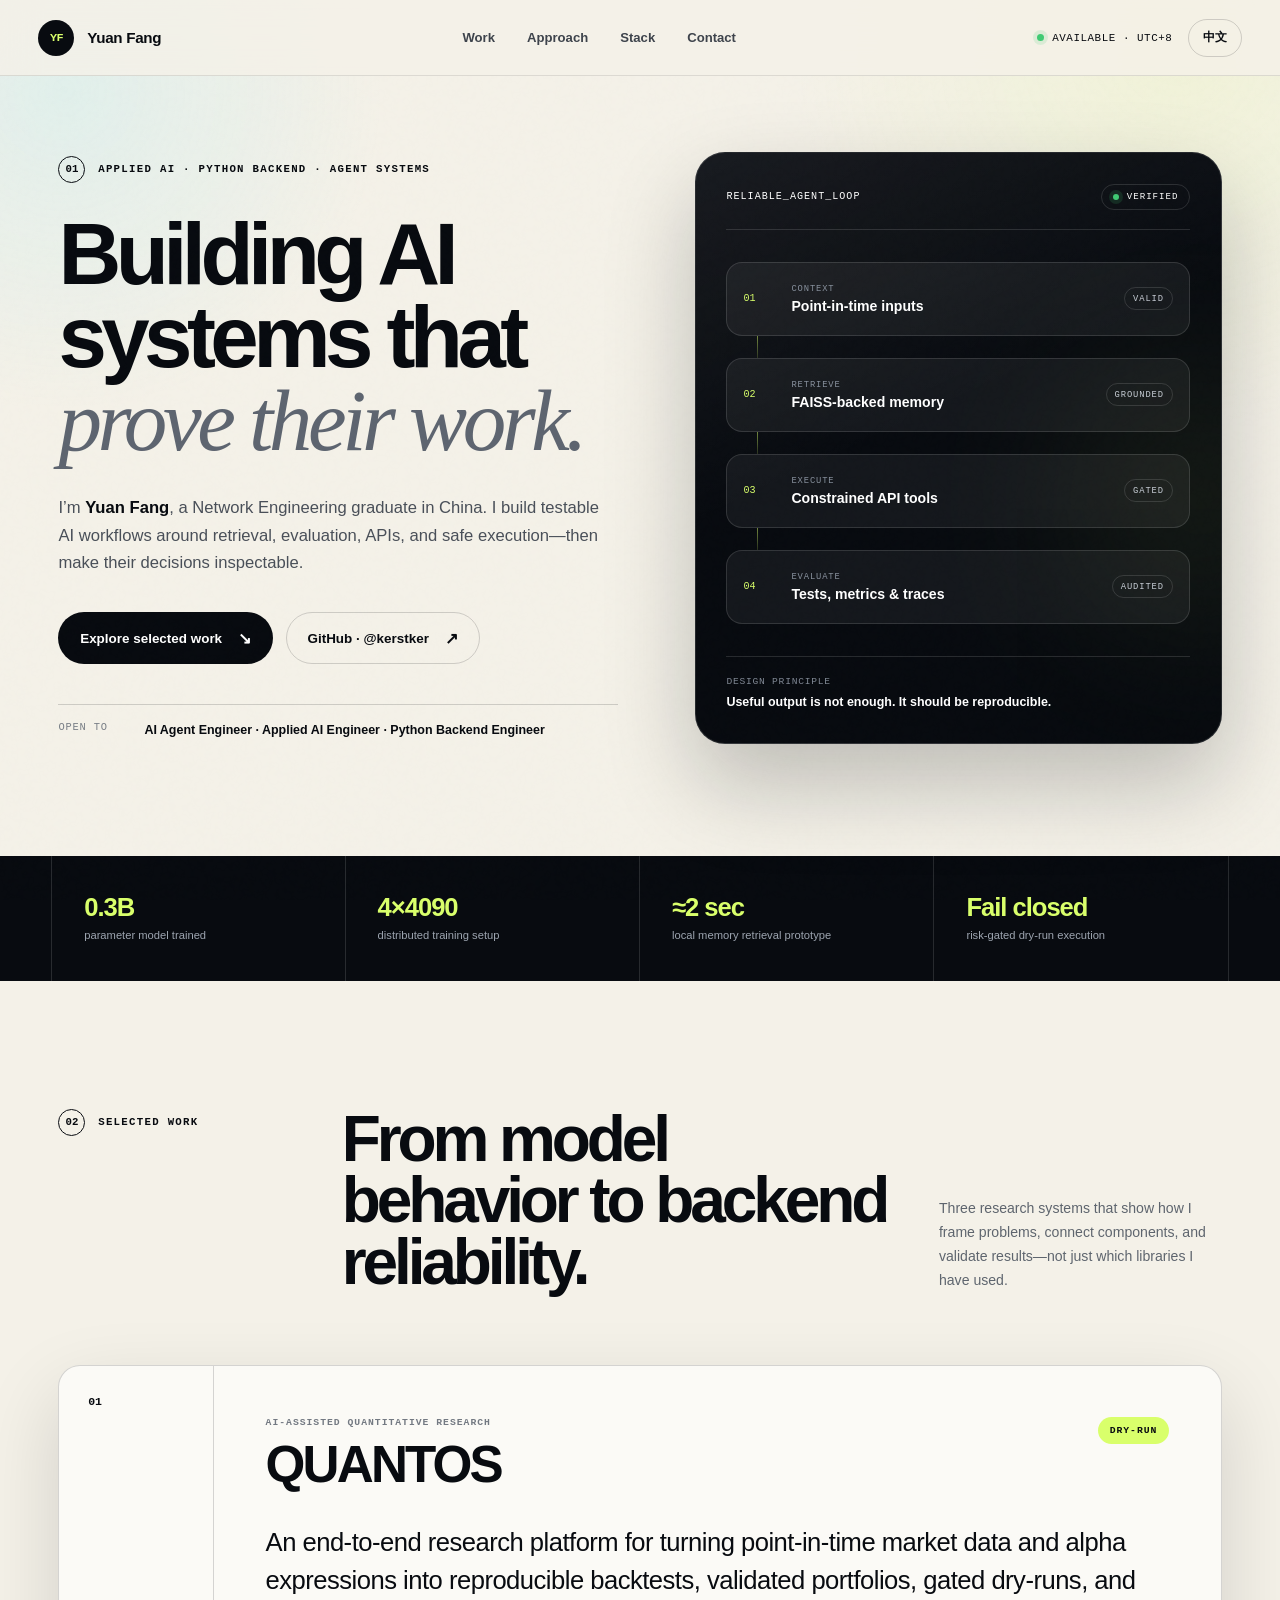
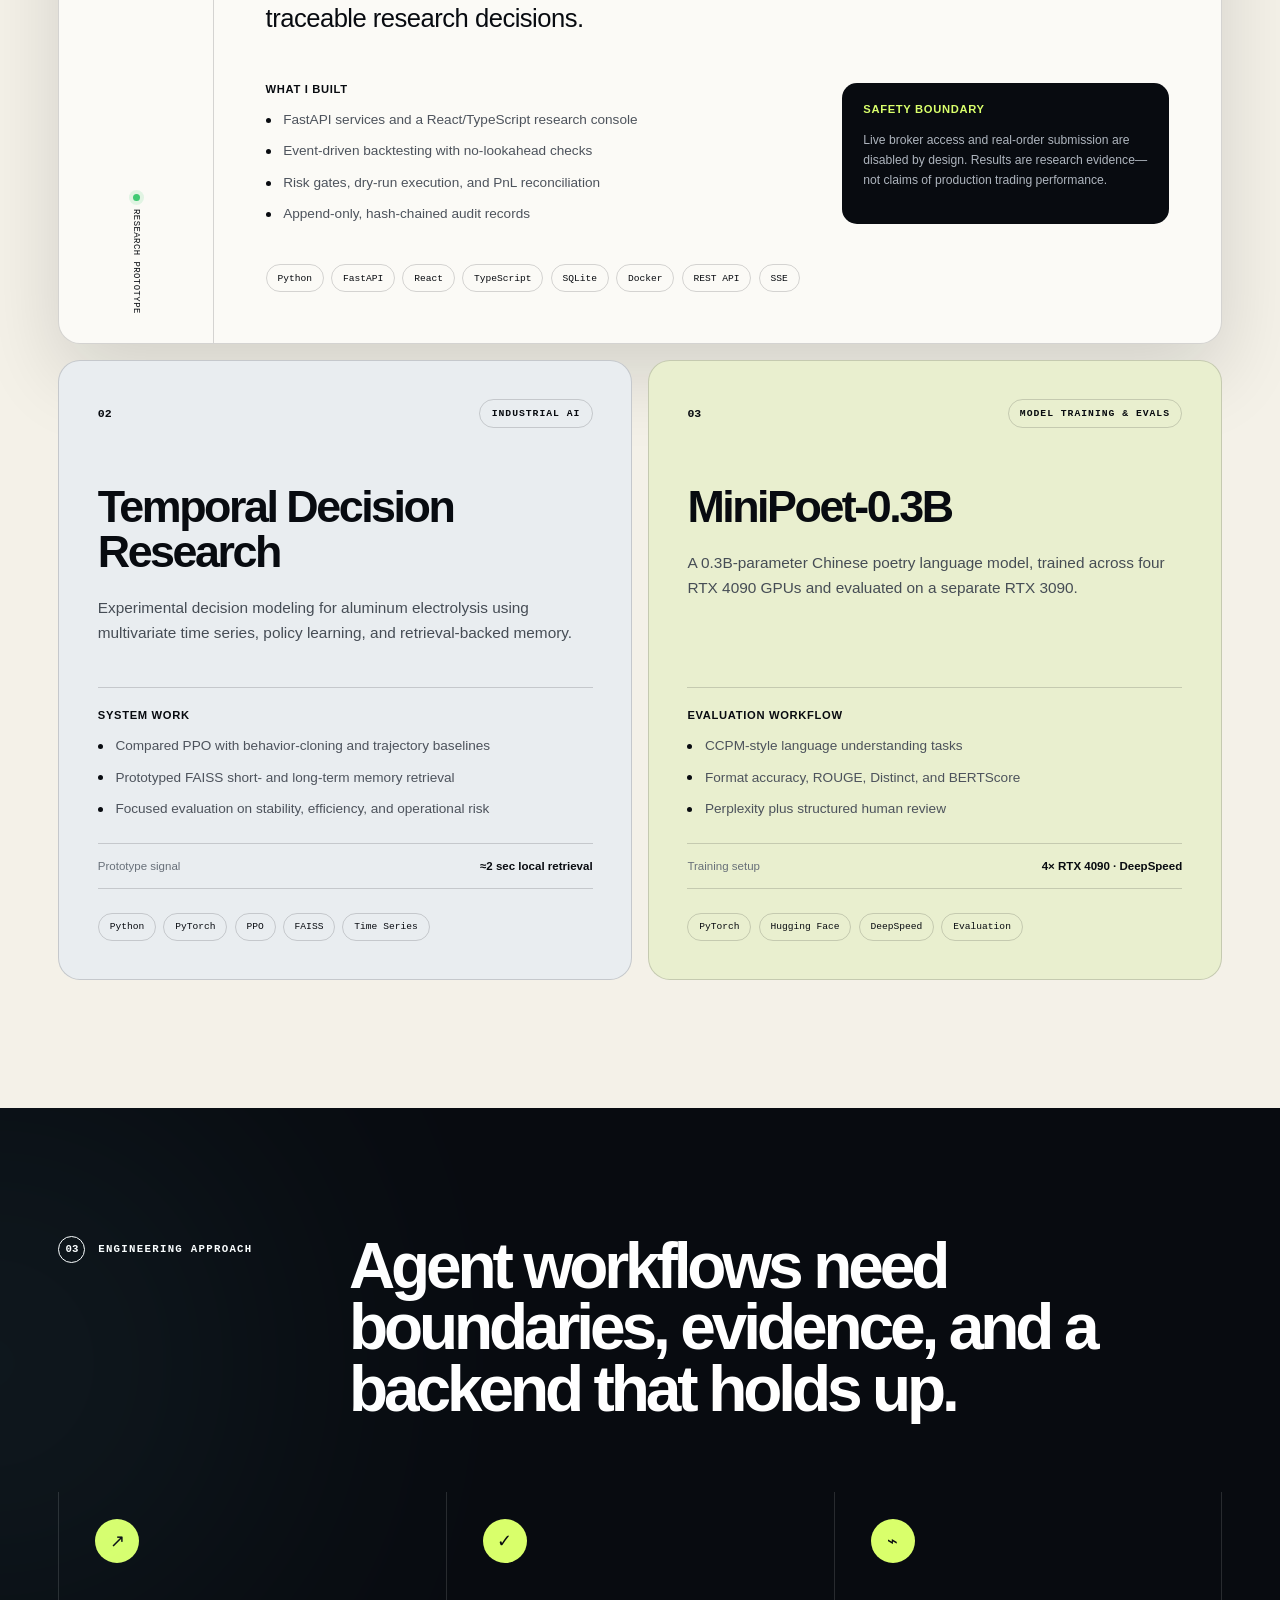
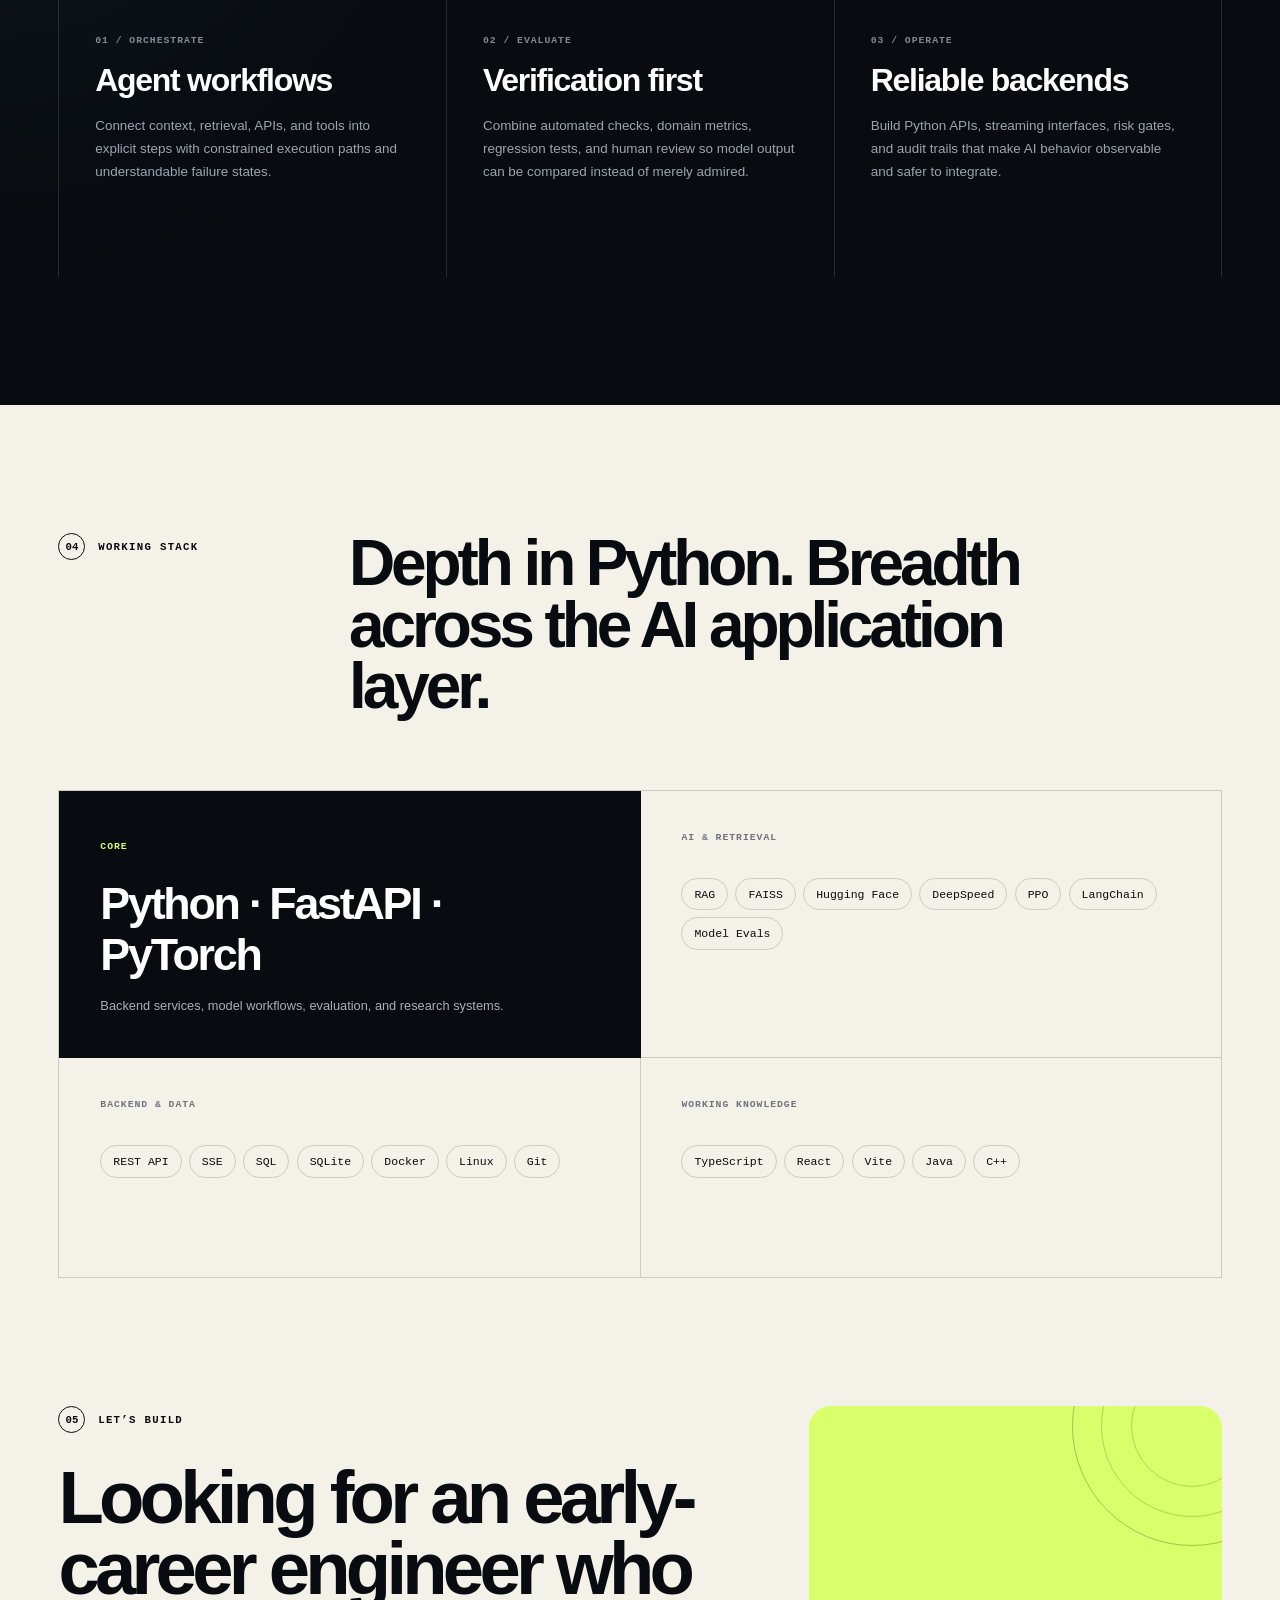
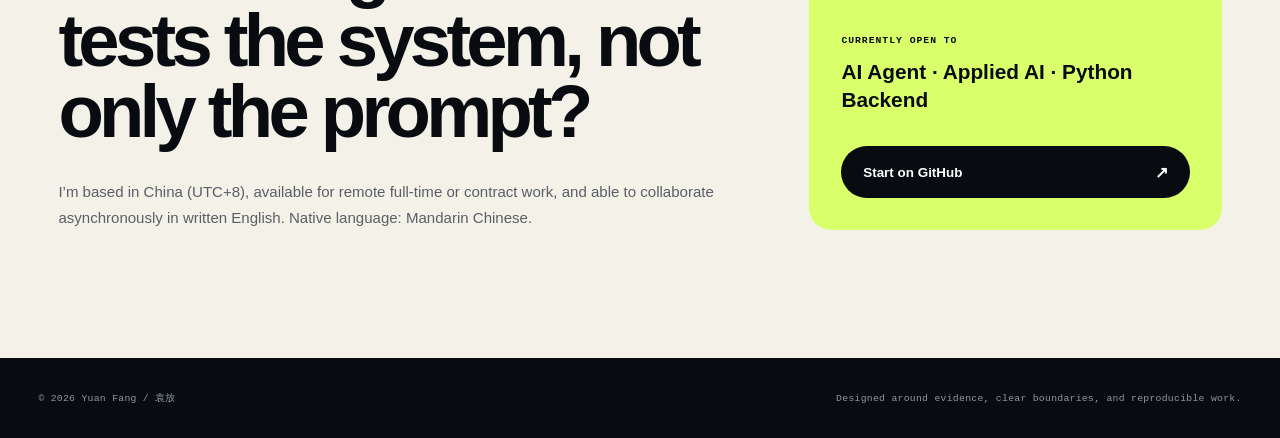
==== index.html @ 74199ef6 "Build recruiter portfolio for applied AI roles" ====
<!doctype html>
<html lang="en">
  <head>
    <meta charset="UTF-8" />
    <meta name="viewport" content="width=device-width, initial-scale=1.0" />
    <meta
      name="description"
      content="Yuan Fang is an Applied AI and Python backend engineer building agent workflows, retrieval systems, evaluation pipelines, and auditable research tools."
    />
    <meta name="theme-color" content="#080b10" />
    <meta property="og:type" content="website" />
    <meta
      property="og:title"
      content="Yuan Fang — Applied AI & Python Backend Engineer"
    />
    <meta
      property="og:description"
      content="Testable AI workflows, retrieval systems, evaluation pipelines, and reliable Python backends."
    />
    <meta
      property="og:url"
      content="https://kerstker.github.io/yuan-fang-portfolio/"
    />
    <meta
      property="og:image"
      content="https://kerstker.github.io/yuan-fang-portfolio/assets/og-card.png"
    />
    <meta name="twitter:card" content="summary_large_image" />
    <link
      rel="canonical"
      href="https://kerstker.github.io/yuan-fang-portfolio/"
    />
    <link rel="icon" href="assets/favicon.svg" type="image/svg+xml" />
    <link rel="stylesheet" href="styles.css" />
    <script type="application/ld+json">
      {
        "@context": "https://schema.org",
        "@type": "Person",
        "name": "Yuan Fang",
        "alternateName": "袁放",
        "url": "https://kerstker.github.io/yuan-fang-portfolio/",
        "sameAs": ["https://github.com/kerstker"],
        "jobTitle": "Applied AI & Python Backend Engineer",
        "knowsLanguage": ["zh-CN", "en"]
      }
    </script>
    <title>Yuan Fang — Applied AI & Python Backend Engineer</title>
  </head>
  <body>
    <a class="skip-link" href="#main">Skip to content</a>

    <div class="site-noise" aria-hidden="true"></div>

    <header class="site-header">
      <a class="brand" href="#top" aria-label="Yuan Fang, home">
        <span class="brand-mark">YF</span>
        <span class="brand-name">Yuan Fang</span>
      </a>

      <nav class="desktop-nav" aria-label="Primary navigation">
        <a href="#work">Work</a>
        <a href="#approach">Approach</a>
        <a href="#stack">Stack</a>
        <a href="#contact">Contact</a>
      </nav>

      <div class="header-actions">
        <span class="availability"
          ><i aria-hidden="true"></i> Available · UTC+8</span
        >
        <button
          class="language-button"
          type="button"
          data-dialog-open
          aria-haspopup="dialog"
        >
          中文
        </button>
      </div>
    </header>

    <main id="main">
      <section class="hero section-shell" id="top">
        <div class="hero-copy" data-reveal>
          <p class="eyebrow">
            <span>01</span> Applied AI · Python Backend · Agent Systems
          </p>
          <h1>Building AI systems that <em>prove their work.</em></h1>
          <p class="hero-lede">
            I’m <strong>Yuan Fang</strong>, a Network Engineering graduate in
            China. I build testable AI workflows around retrieval, evaluation,
            APIs, and safe execution—then make their decisions inspectable.
          </p>
          <div class="hero-actions">
            <a class="button button-primary" href="#work">
              Explore selected work
              <span aria-hidden="true">↘</span>
            </a>
            <a
              class="button button-secondary"
              href="https://github.com/kerstker"
              target="_blank"
              rel="noreferrer"
            >
              GitHub · @kerstker
              <span aria-hidden="true">↗</span>
            </a>
          </div>
          <div class="role-line" aria-label="Roles I am open to">
            <span>Open to</span>
            <p>
              AI Agent Engineer · Applied AI Engineer · Python Backend Engineer
            </p>
          </div>
        </div>

        <div
          class="hero-system"
          data-reveal
          aria-label="Reliable AI workflow diagram"
        >
          <div class="system-topline">
            <span>RELIABLE_AGENT_LOOP</span>
            <span class="status-pill"><i aria-hidden="true"></i> VERIFIED</span>
          </div>
          <div class="system-flow">
            <div class="system-node node-input">
              <span class="node-index">01</span>
              <div>
                <small>CONTEXT</small>
                <strong>Point-in-time inputs</strong>
              </div>
              <span class="node-state">VALID</span>
            </div>
            <div class="flow-connector" aria-hidden="true"><i></i></div>
            <div class="system-node node-retrieve">
              <span class="node-index">02</span>
              <div>
                <small>RETRIEVE</small>
                <strong>FAISS-backed memory</strong>
              </div>
              <span class="node-state">GROUNDED</span>
            </div>
            <div class="flow-connector" aria-hidden="true"><i></i></div>
            <div class="system-node node-execute">
              <span class="node-index">03</span>
              <div>
                <small>EXECUTE</small>
                <strong>Constrained API tools</strong>
              </div>
              <span class="node-state">GATED</span>
            </div>
            <div class="flow-connector" aria-hidden="true"><i></i></div>
            <div class="system-node node-evaluate">
              <span class="node-index">04</span>
              <div>
                <small>EVALUATE</small>
                <strong>Tests, metrics & traces</strong>
              </div>
              <span class="node-state">AUDITED</span>
            </div>
          </div>
          <div class="system-footer">
            <span>Design principle</span>
            <strong
              >Useful output is not enough. It should be reproducible.</strong
            >
          </div>
        </div>
      </section>

      <section class="proof-strip" aria-label="Selected engineering evidence">
        <div class="proof-item">
          <strong>0.3B</strong>
          <span>parameter model trained</span>
        </div>
        <div class="proof-item">
          <strong>4×4090</strong>
          <span>distributed training setup</span>
        </div>
        <div class="proof-item">
          <strong>≈2 sec</strong>
          <span>local memory retrieval prototype</span>
        </div>
        <div class="proof-item">
          <strong>Fail closed</strong>
          <span>risk-gated dry-run execution</span>
        </div>
      </section>

      <section class="section-shell section-block work-section" id="work">
        <div class="section-heading" data-reveal>
          <p class="eyebrow"><span>02</span> Selected work</p>
          <h2>From model behavior to backend reliability.</h2>
          <p>
            Three research systems that show how I frame problems, connect
            components, and validate results—not just which libraries I have
            used.
          </p>
        </div>

        <article class="project project-featured" data-reveal>
          <div class="project-aside">
            <span class="project-number">01</span>
            <p class="project-status">
              <i aria-hidden="true"></i> Research prototype
            </p>
          </div>
          <div class="project-main">
            <div class="project-title-row">
              <div>
                <p class="project-kicker">AI-ASSISTED QUANTITATIVE RESEARCH</p>
                <h3>QUANTOS</h3>
              </div>
              <span class="project-year">DRY-RUN</span>
            </div>
            <p class="project-summary">
              An end-to-end research platform for turning point-in-time market
              data and alpha expressions into reproducible backtests, validated
              portfolios, gated dry-runs, and traceable research decisions.
            </p>
            <div class="project-grid">
              <div>
                <h4>What I built</h4>
                <ul>
                  <li>
                    FastAPI services and a React/TypeScript research console
                  </li>
                  <li>Event-driven backtesting with no-lookahead checks</li>
                  <li>Risk gates, dry-run execution, and PnL reconciliation</li>
                  <li>Append-only, hash-chained audit records</li>
                </ul>
              </div>
              <div class="evidence-panel">
                <h4>Safety boundary</h4>
                <p>
                  Live broker access and real-order submission are disabled by
                  design. Results are research evidence—not claims of production
                  trading performance.
                </p>
              </div>
            </div>
            <div class="tag-list" aria-label="QUANTOS technologies">
              <span>Python</span><span>FastAPI</span><span>React</span
              ><span>TypeScript</span><span>SQLite</span><span>Docker</span
              ><span>REST API</span><span>SSE</span>
            </div>
          </div>
        </article>

        <div class="project-pair">
          <article class="project project-card" data-reveal>
            <div class="project-card-top">
              <span class="project-number">02</span>
              <span class="project-label">INDUSTRIAL AI</span>
            </div>
            <h3>Temporal Decision Research</h3>
            <p>
              Experimental decision modeling for aluminum electrolysis using
              multivariate time series, policy learning, and retrieval-backed
              memory.
            </p>
            <div class="project-detail">
              <h4>System work</h4>
              <ul>
                <li>
                  Compared PPO with behavior-cloning and trajectory baselines
                </li>
                <li>Prototyped FAISS short- and long-term memory retrieval</li>
                <li>
                  Focused evaluation on stability, efficiency, and operational
                  risk
                </li>
              </ul>
            </div>
            <div class="validation-line">
              <span>Prototype signal</span>
              <strong>≈2 sec local retrieval</strong>
            </div>
            <div
              class="tag-list"
              aria-label="Temporal decision research technologies"
            >
              <span>Python</span><span>PyTorch</span><span>PPO</span
              ><span>FAISS</span><span>Time Series</span>
            </div>
          </article>

          <article class="project project-card project-card-accent" data-reveal>
            <div class="project-card-top">
              <span class="project-number">03</span>
              <span class="project-label">MODEL TRAINING & EVALS</span>
            </div>
            <h3>MiniPoet-0.3B</h3>
            <p>
              A 0.3B-parameter Chinese poetry language model, trained across
              four RTX 4090 GPUs and evaluated on a separate RTX 3090.
            </p>
            <div class="project-detail">
              <h4>Evaluation workflow</h4>
              <ul>
                <li>CCPM-style language understanding tasks</li>
                <li>Format accuracy, ROUGE, Distinct, and BERTScore</li>
                <li>Perplexity plus structured human review</li>
              </ul>
            </div>
            <div class="validation-line">
              <span>Training setup</span>
              <strong>4× RTX 4090 · DeepSpeed</strong>
            </div>
            <div class="tag-list" aria-label="MiniPoet technologies">
              <span>PyTorch</span><span>Hugging Face</span><span>DeepSpeed</span
              ><span>Evaluation</span>
            </div>
          </article>
        </div>
      </section>

      <section class="section-block approach-section" id="approach">
        <div class="section-shell">
          <div class="section-heading section-heading-light" data-reveal>
            <p class="eyebrow"><span>03</span> Engineering approach</p>
            <h2>
              Agent workflows need boundaries, evidence, and a backend that
              holds up.
            </h2>
          </div>
          <div class="principles-grid">
            <article data-reveal>
              <span class="principle-icon" aria-hidden="true">↗</span>
              <p class="principle-number">01 / ORCHESTRATE</p>
              <h3>Agent workflows</h3>
              <p>
                Connect context, retrieval, APIs, and tools into explicit steps
                with constrained execution paths and understandable failure
                states.
              </p>
            </article>
            <article data-reveal>
              <span class="principle-icon" aria-hidden="true">✓</span>
              <p class="principle-number">02 / EVALUATE</p>
              <h3>Verification first</h3>
              <p>
                Combine automated checks, domain metrics, regression tests, and
                human review so model output can be compared instead of merely
                admired.
              </p>
            </article>
            <article data-reveal>
              <span class="principle-icon" aria-hidden="true">⌁</span>
              <p class="principle-number">03 / OPERATE</p>
              <h3>Reliable backends</h3>
              <p>
                Build Python APIs, streaming interfaces, risk gates, and audit
                trails that make AI behavior observable and safer to integrate.
              </p>
            </article>
          </div>
        </div>
      </section>

      <section class="section-shell section-block stack-section" id="stack">
        <div class="section-heading" data-reveal>
          <p class="eyebrow"><span>04</span> Working stack</p>
          <h2>Depth in Python. Breadth across the AI application layer.</h2>
        </div>
        <div class="stack-grid" data-reveal>
          <div class="stack-primary">
            <p>CORE</p>
            <h3>Python · FastAPI · PyTorch</h3>
            <span
              >Backend services, model workflows, evaluation, and research
              systems.</span
            >
          </div>
          <div class="stack-group">
            <p>AI & RETRIEVAL</p>
            <div class="tag-list tag-list-large">
              <span>RAG</span><span>FAISS</span><span>Hugging Face</span
              ><span>DeepSpeed</span><span>PPO</span><span>LangChain</span
              ><span>Model Evals</span>
            </div>
          </div>
          <div class="stack-group">
            <p>BACKEND & DATA</p>
            <div class="tag-list tag-list-large">
              <span>REST API</span><span>SSE</span><span>SQL</span
              ><span>SQLite</span><span>Docker</span><span>Linux</span
              ><span>Git</span>
            </div>
          </div>
          <div class="stack-group">
            <p>WORKING KNOWLEDGE</p>
            <div class="tag-list tag-list-large">
              <span>TypeScript</span><span>React</span><span>Vite</span
              ><span>Java</span><span>C++</span>
            </div>
          </div>
        </div>
      </section>

      <section class="section-shell contact-section" id="contact" data-reveal>
        <div class="contact-copy">
          <p class="eyebrow"><span>05</span> Let’s build</p>
          <h2>
            Looking for an early-career engineer who tests the system, not only
            the prompt?
          </h2>
          <p>
            I’m based in China (UTC+8), available for remote full-time or
            contract work, and able to collaborate asynchronously in written
            English. Native language: Mandarin Chinese.
          </p>
        </div>
        <div class="contact-card">
          <span class="contact-orbit" aria-hidden="true"></span>
          <div>
            <p>CURRENTLY OPEN TO</p>
            <strong>AI Agent · Applied AI · Python Backend</strong>
          </div>
          <a
            class="button button-primary"
            href="https://github.com/kerstker"
            target="_blank"
            rel="noreferrer"
          >
            Start on GitHub <span aria-hidden="true">↗</span>
          </a>
        </div>
      </section>
    </main>

    <footer class="site-footer">
      <p>© <span data-year>2026</span> Yuan Fang / 袁放</p>
      <p>Designed around evidence, clear boundaries, and reproducible work.</p>
    </footer>

    <dialog class="language-dialog" data-dialog>
      <div class="dialog-top">
        <p>中文概览</p>
        <button
          type="button"
          data-dialog-close
          aria-label="Close Chinese summary"
        >
          ×
        </button>
      </div>
      <h2>袁放｜应用 AI 与 Python 后端工程师</h2>
      <p>
        网络工程专业毕业，常驻中国（UTC+8）。我主要构建可测试、可追踪的 AI
        工作流，关注 RAG、Agent 工具调用、模型评测、FastAPI 后端与安全执行边界。
      </p>
      <p>
        代表项目包括：QUANTOS 量化研究与干跑平台、铝电解多变量时序决策与 FAISS
        记忆检索实验、以及在 4 张 RTX 4090 上训练的 MiniPoet-0.3B 中文诗词模型。
      </p>
      <p class="dialog-note">可使用书面英语进行异步远程协作，母语为中文。</p>
      <a href="#work" class="button button-primary" data-dialog-close
        >查看项目</a
      >
    </dialog>

    <script src="script.js" defer></script>
  </body>
</html>
---- styles.css ----
:root {
  --ink: #080b10;
  --ink-soft: #11161e;
  --paper: #f4f1e8;
  --paper-bright: #fbfaf6;
  --muted: #a6adb8;
  --line-dark: rgba(255, 255, 255, 0.13);
  --line-light: rgba(8, 11, 16, 0.16);
  --lime: #d9ff6b;
  --cyan: #7fe8ff;
  --orange: #ff9d5c;
  --max-width: 1240px;
  --radius: 22px;
  --shadow: 0 30px 80px rgba(8, 11, 16, 0.14);
}

* {
  box-sizing: border-box;
}

html {
  scroll-behavior: smooth;
  scroll-padding-top: 100px;
}

body {
  margin: 0;
  background: var(--paper);
  color: var(--ink);
  font-family:
    Inter,
    ui-sans-serif,
    -apple-system,
    BlinkMacSystemFont,
    "Segoe UI",
    sans-serif;
  -webkit-font-smoothing: antialiased;
  overflow-x: hidden;
}

body::before {
  background:
    radial-gradient(
      circle at 5% 10%,
      rgba(127, 232, 255, 0.16),
      transparent 20rem
    ),
    radial-gradient(
      circle at 92% 5%,
      rgba(217, 255, 107, 0.13),
      transparent 24rem
    );
  content: "";
  inset: 0;
  pointer-events: none;
  position: fixed;
  z-index: -2;
}

a {
  color: inherit;
  text-decoration: none;
}

button,
a {
  -webkit-tap-highlight-color: transparent;
}

button {
  font: inherit;
}

strong {
  font-weight: 680;
}

.site-noise {
  background-image: url("data:image/svg+xml,%3Csvg viewBox='0 0 140 140' xmlns='http://www.w3.org/2000/svg'%3E%3Cfilter id='n'%3E%3CfeTurbulence type='fractalNoise' baseFrequency='.9' numOctaves='3' stitchTiles='stitch'/%3E%3C/filter%3E%3Crect width='100%25' height='100%25' filter='url(%23n)' opacity='.12'/%3E%3C/svg%3E");
  inset: 0;
  opacity: 0.045;
  pointer-events: none;
  position: fixed;
  z-index: 20;
}

.skip-link {
  background: var(--lime);
  color: var(--ink);
  left: 1rem;
  padding: 0.75rem 1rem;
  position: fixed;
  top: -5rem;
  z-index: 200;
}

.skip-link:focus {
  top: 1rem;
}

.site-header {
  align-items: center;
  backdrop-filter: blur(18px);
  background: rgba(244, 241, 232, 0.82);
  border-bottom: 1px solid rgba(8, 11, 16, 0.1);
  display: flex;
  height: 76px;
  justify-content: space-between;
  left: 0;
  padding: 0 3vw;
  position: fixed;
  right: 0;
  top: 0;
  z-index: 100;
}

.brand,
.header-actions,
.desktop-nav {
  align-items: center;
  display: flex;
}

.brand {
  gap: 0.8rem;
}

.brand-mark {
  align-items: center;
  background: var(--ink);
  border-radius: 50%;
  color: var(--lime);
  display: flex;
  font-family: ui-monospace, SFMono-Regular, Menlo, Consolas, monospace;
  font-size: 0.74rem;
  font-weight: 700;
  height: 36px;
  justify-content: center;
  letter-spacing: -0.06em;
  width: 36px;
}

.brand-name {
  font-size: 0.95rem;
  font-weight: 720;
  letter-spacing: -0.02em;
}

.desktop-nav {
  gap: 2rem;
}

.desktop-nav a {
  color: #3e444c;
  font-size: 0.82rem;
  font-weight: 620;
  position: relative;
}

.desktop-nav a::after {
  background: var(--ink);
  bottom: -0.45rem;
  content: "";
  height: 1px;
  left: 0;
  position: absolute;
  transform: scaleX(0);
  transform-origin: right;
  transition: transform 180ms ease;
  width: 100%;
}

.desktop-nav a:hover::after,
.desktop-nav a:focus-visible::after {
  transform: scaleX(1);
  transform-origin: left;
}

.header-actions {
  gap: 1rem;
}

.availability {
  align-items: center;
  display: flex;
  font-family: ui-monospace, SFMono-Regular, Menlo, Consolas, monospace;
  font-size: 0.68rem;
  gap: 0.5rem;
  letter-spacing: 0.05em;
  text-transform: uppercase;
}

.availability i,
.status-pill i,
.project-status i {
  animation: pulse 2s infinite;
  background: #40ca73;
  border-radius: 50%;
  box-shadow: 0 0 0 4px rgba(64, 202, 115, 0.14);
  display: inline-block;
  height: 7px;
  width: 7px;
}

.language-button {
  background: transparent;
  border: 1px solid var(--line-light);
  border-radius: 999px;
  color: var(--ink);
  cursor: pointer;
  font-size: 0.78rem;
  font-weight: 650;
  min-height: 38px;
  padding: 0.4rem 0.85rem;
}

.section-shell {
  margin: 0 auto;
  max-width: var(--max-width);
  padding-left: 3vw;
  padding-right: 3vw;
}

.hero {
  align-items: center;
  display: grid;
  gap: clamp(3rem, 6vw, 6rem);
  grid-template-columns: minmax(0, 1.03fr) minmax(390px, 0.97fr);
  min-height: 790px;
  padding-bottom: 7rem;
  padding-top: 9.5rem;
}

.eyebrow {
  align-items: center;
  display: flex;
  font-family: ui-monospace, SFMono-Regular, Menlo, Consolas, monospace;
  font-size: 0.67rem;
  font-weight: 650;
  gap: 0.8rem;
  letter-spacing: 0.12em;
  margin: 0 0 1.8rem;
  text-transform: uppercase;
}

.eyebrow span {
  align-items: center;
  border: 1px solid currentColor;
  border-radius: 50%;
  display: inline-flex;
  height: 27px;
  justify-content: center;
  letter-spacing: 0;
  width: 27px;
}

.hero h1,
.section-heading h2,
.contact-copy h2 {
  font-weight: 620;
  letter-spacing: -0.064em;
  line-height: 0.96;
  margin: 0;
}

.hero h1 {
  font-size: clamp(3.5rem, 6.8vw, 6.7rem);
  max-width: 780px;
}

.hero h1 em {
  color: #5e6570;
  display: block;
  font-family: Georgia, "Times New Roman", serif;
  font-weight: 400;
  letter-spacing: -0.05em;
}

.hero-lede {
  color: #4a5059;
  font-size: clamp(1rem, 1.3vw, 1.19rem);
  line-height: 1.65;
  margin: 2rem 0 0;
  max-width: 650px;
}

.hero-lede strong {
  color: var(--ink);
}

.hero-actions {
  display: flex;
  flex-wrap: wrap;
  gap: 0.8rem;
  margin-top: 2.2rem;
}

.button {
  align-items: center;
  border: 1px solid transparent;
  border-radius: 999px;
  display: inline-flex;
  font-size: 0.84rem;
  font-weight: 700;
  gap: 1rem;
  justify-content: space-between;
  min-height: 52px;
  padding: 0.7rem 1.3rem;
  transition:
    transform 180ms ease,
    background-color 180ms ease,
    color 180ms ease;
}

.button span {
  font-size: 1rem;
}

.button:hover {
  transform: translateY(-2px);
}

.button-primary {
  background: var(--ink);
  color: white;
}

.button-primary:hover,
.button-primary:focus-visible {
  background: #252b34;
}

.button-secondary {
  border-color: var(--line-light);
}

.button-secondary:hover,
.button-secondary:focus-visible {
  background: rgba(255, 255, 255, 0.58);
}

.role-line {
  border-top: 1px solid var(--line-light);
  display: grid;
  font-size: 0.78rem;
  gap: 1rem;
  grid-template-columns: 70px 1fr;
  margin-top: 2.5rem;
  padding-top: 1rem;
}

.role-line span {
  color: #777d85;
  font-family: ui-monospace, SFMono-Regular, Menlo, Consolas, monospace;
  font-size: 0.65rem;
  letter-spacing: 0.08em;
  text-transform: uppercase;
}

.role-line p {
  font-weight: 620;
  line-height: 1.5;
  margin: 0;
}

.hero-system {
  background:
    linear-gradient(155deg, rgba(255, 255, 255, 0.07), transparent 45%),
    var(--ink);
  border: 1px solid rgba(255, 255, 255, 0.12);
  border-radius: 30px;
  box-shadow: 0 40px 90px rgba(8, 11, 16, 0.23);
  color: white;
  overflow: hidden;
  padding: clamp(1.3rem, 2.4vw, 2.2rem);
  position: relative;
}

.hero-system::before {
  background: var(--lime);
  border-radius: 50%;
  content: "";
  filter: blur(100px);
  height: 220px;
  opacity: 0.11;
  position: absolute;
  right: -90px;
  top: 40%;
  width: 220px;
}

.system-topline,
.system-footer {
  align-items: center;
  display: flex;
  justify-content: space-between;
  position: relative;
}

.system-topline {
  border-bottom: 1px solid var(--line-dark);
  font-family: ui-monospace, SFMono-Regular, Menlo, Consolas, monospace;
  font-size: 0.63rem;
  letter-spacing: 0.1em;
  padding-bottom: 1.2rem;
}

.status-pill {
  align-items: center;
  border: 1px solid var(--line-dark);
  border-radius: 999px;
  display: flex;
  font-size: 0.57rem;
  gap: 0.5rem;
  padding: 0.4rem 0.65rem;
}

.status-pill i {
  height: 6px;
  width: 6px;
}

.system-flow {
  padding: 2rem 0;
  position: relative;
}

.system-node {
  align-items: center;
  background: rgba(255, 255, 255, 0.055);
  border: 1px solid var(--line-dark);
  border-radius: 16px;
  display: grid;
  gap: 1rem;
  grid-template-columns: 32px 1fr auto;
  min-height: 74px;
  padding: 0.9rem 1rem;
  position: relative;
  z-index: 1;
}

.system-node:hover {
  background: rgba(255, 255, 255, 0.075);
  border-color: rgba(217, 255, 107, 0.45);
}

.node-index {
  color: var(--lime);
  font-family: ui-monospace, SFMono-Regular, Menlo, Consolas, monospace;
  font-size: 0.63rem;
}

.system-node div {
  display: flex;
  flex-direction: column;
  gap: 0.25rem;
}

.system-node small,
.node-state {
  color: #88919d;
  font-family: ui-monospace, SFMono-Regular, Menlo, Consolas, monospace;
  font-size: 0.55rem;
  letter-spacing: 0.1em;
}

.system-node strong {
  font-size: 0.88rem;
}

.node-state {
  border: 1px solid var(--line-dark);
  border-radius: 999px;
  color: #c7cdd5;
  padding: 0.35rem 0.5rem;
}

.flow-connector {
  height: 22px;
  margin-left: 31px;
  position: relative;
}

.flow-connector::before {
  background: linear-gradient(var(--lime), rgba(217, 255, 107, 0.3));
  content: "";
  height: 100%;
  left: 0;
  opacity: 0.5;
  position: absolute;
  width: 1px;
}

.system-footer {
  align-items: flex-start;
  border-top: 1px solid var(--line-dark);
  flex-direction: column;
  gap: 0.4rem;
  padding-top: 1.2rem;
}

.system-footer span {
  color: #808894;
  font-family: ui-monospace, SFMono-Regular, Menlo, Consolas, monospace;
  font-size: 0.6rem;
  letter-spacing: 0.08em;
  text-transform: uppercase;
}

.system-footer strong {
  font-size: 0.78rem;
  line-height: 1.5;
}

.proof-strip {
  background: var(--ink);
  color: white;
  display: grid;
  grid-template-columns: repeat(4, 1fr);
  padding: 0 4vw;
}

.proof-item {
  border-right: 1px solid var(--line-dark);
  display: flex;
  flex-direction: column;
  gap: 0.35rem;
  justify-content: center;
  min-height: 125px;
  padding: 1.5rem clamp(1rem, 2.5vw, 2.5rem);
}

.proof-item:first-child {
  border-left: 1px solid var(--line-dark);
}

.proof-item strong {
  color: var(--lime);
  font-size: clamp(1.3rem, 2vw, 1.9rem);
  letter-spacing: -0.04em;
}

.proof-item span {
  color: #9da5b0;
  font-size: 0.7rem;
  line-height: 1.5;
}

.section-block {
  padding-bottom: clamp(6rem, 10vw, 10rem);
  padding-top: clamp(6rem, 10vw, 10rem);
}

.section-heading {
  display: grid;
  gap: 2rem;
  grid-template-columns: 0.8fr 1.8fr 0.9fr;
  margin-bottom: 4.5rem;
}

.section-heading .eyebrow {
  align-self: start;
  margin: 0;
}

.section-heading h2 {
  font-size: clamp(2.6rem, 5vw, 5rem);
  max-width: 780px;
}

.section-heading > p:last-child {
  align-self: end;
  color: #5e656e;
  font-size: 0.88rem;
  line-height: 1.7;
  margin: 0;
}

.project {
  border: 1px solid var(--line-light);
  border-radius: var(--radius);
}

.project-featured {
  background: var(--paper-bright);
  box-shadow: var(--shadow);
  display: grid;
  grid-template-columns: 155px 1fr;
  overflow: hidden;
}

.project-aside {
  border-right: 1px solid var(--line-light);
  display: flex;
  flex-direction: column;
  justify-content: space-between;
  padding: 1.8rem;
}

.project-number {
  font-family: ui-monospace, SFMono-Regular, Menlo, Consolas, monospace;
  font-size: 0.72rem;
  font-weight: 700;
}

.project-status {
  align-items: center;
  display: flex;
  font-family: ui-monospace, SFMono-Regular, Menlo, Consolas, monospace;
  font-size: 0.56rem;
  gap: 0.5rem;
  letter-spacing: 0.05em;
  margin: 0;
  text-transform: uppercase;
  writing-mode: vertical-rl;
}

.project-status i {
  animation: none;
}

.project-main {
  padding: clamp(2rem, 4vw, 4rem);
}

.project-title-row {
  align-items: flex-start;
  display: flex;
  justify-content: space-between;
}

.project-kicker,
.project-label,
.project-year,
.principle-number,
.stack-grid p,
.contact-card p {
  font-family: ui-monospace, SFMono-Regular, Menlo, Consolas, monospace;
  font-size: 0.61rem;
  font-weight: 650;
  letter-spacing: 0.1em;
  text-transform: uppercase;
}

.project-kicker {
  color: #737982;
  margin: 0 0 0.7rem;
}

.project h3 {
  font-size: clamp(2.2rem, 4vw, 4.4rem);
  letter-spacing: -0.055em;
  line-height: 1;
  margin: 0;
}

.project-year {
  background: var(--lime);
  border-radius: 999px;
  padding: 0.5rem 0.75rem;
}

.project-summary {
  font-size: clamp(1.15rem, 2vw, 1.65rem);
  letter-spacing: -0.02em;
  line-height: 1.5;
  margin: 2rem 0 2.8rem;
  max-width: 920px;
}

.project-grid {
  display: grid;
  gap: 2rem;
  grid-template-columns: 1.25fr 0.75fr;
}

.project h4 {
  font-size: 0.7rem;
  letter-spacing: 0.06em;
  margin: 0 0 0.9rem;
  text-transform: uppercase;
}

.project ul {
  display: grid;
  gap: 0.65rem;
  list-style: none;
  margin: 0;
  padding: 0;
}

.project li {
  color: #4d535c;
  font-size: 0.85rem;
  line-height: 1.55;
  padding-left: 1.1rem;
  position: relative;
}

.project li::before {
  background: var(--ink);
  border-radius: 50%;
  content: "";
  height: 5px;
  left: 0;
  position: absolute;
  top: 0.65em;
  width: 5px;
}

.evidence-panel {
  background: var(--ink);
  border-radius: 15px;
  color: white;
  padding: 1.3rem;
}

.evidence-panel h4 {
  color: var(--lime);
}

.evidence-panel p {
  color: #aeb5be;
  font-size: 0.76rem;
  line-height: 1.65;
  margin: 0;
}

.tag-list {
  display: flex;
  flex-wrap: wrap;
  gap: 0.45rem;
  margin-top: 2.5rem;
}

.tag-list span {
  border: 1px solid var(--line-light);
  border-radius: 999px;
  font-family: ui-monospace, SFMono-Regular, Menlo, Consolas, monospace;
  font-size: 0.6rem;
  padding: 0.45rem 0.68rem;
}

.project-pair {
  display: grid;
  gap: 1rem;
  grid-template-columns: repeat(2, 1fr);
  margin-top: 1rem;
}

.project-card {
  background: #e9edf0;
  display: flex;
  flex-direction: column;
  min-height: 620px;
  padding: clamp(1.8rem, 3vw, 3rem);
}

.project-card-accent {
  background: #e9efcf;
}

.project-card-top {
  align-items: center;
  display: flex;
  justify-content: space-between;
  margin-bottom: 3.5rem;
}

.project-label {
  border: 1px solid var(--line-light);
  border-radius: 999px;
  padding: 0.5rem 0.7rem;
}

.project-card h3 {
  font-size: clamp(2rem, 3.5vw, 3.5rem);
  max-width: 500px;
}

.project-card > p {
  color: #464d55;
  font-size: 0.96rem;
  line-height: 1.65;
  margin: 1.3rem 0 2.2rem;
  max-width: 570px;
}

.project-detail {
  border-top: 1px solid var(--line-light);
  margin-top: auto;
  padding-top: 1.3rem;
}

.validation-line {
  align-items: center;
  border-bottom: 1px solid var(--line-light);
  border-top: 1px solid var(--line-light);
  display: flex;
  font-size: 0.72rem;
  justify-content: space-between;
  margin-top: 1.5rem;
  padding: 1rem 0;
}

.validation-line span {
  color: #687079;
}

.project-card .tag-list {
  margin-top: 1.5rem;
}

.approach-section {
  background: var(--ink);
  color: white;
  overflow: hidden;
  position: relative;
}

.approach-section::before {
  background: var(--cyan);
  border-radius: 50%;
  content: "";
  filter: blur(160px);
  height: 420px;
  left: -220px;
  opacity: 0.12;
  position: absolute;
  top: 5%;
  width: 420px;
}

.section-heading-light {
  grid-template-columns: 0.8fr 2.7fr;
}

.section-heading-light h2 {
  max-width: 950px;
}

.principles-grid {
  display: grid;
  grid-template-columns: repeat(3, 1fr);
}

.principles-grid article {
  border-left: 1px solid var(--line-dark);
  min-height: 385px;
  padding: 1.7rem clamp(1.3rem, 2.8vw, 2.8rem);
}

.principles-grid article:last-child {
  border-right: 1px solid var(--line-dark);
}

.principle-icon {
  align-items: center;
  background: var(--lime);
  border-radius: 50%;
  color: var(--ink);
  display: flex;
  font-size: 1.1rem;
  height: 44px;
  justify-content: center;
  margin-bottom: 4.5rem;
  width: 44px;
}

.principle-number {
  color: #828a95;
}

.principles-grid h3 {
  font-size: clamp(1.5rem, 2.5vw, 2.2rem);
  letter-spacing: -0.04em;
  margin: 1rem 0;
}

.principles-grid article > p:last-child {
  color: #9da5af;
  font-size: 0.84rem;
  line-height: 1.7;
  margin: 0;
}

.stack-section .section-heading {
  grid-template-columns: 0.8fr 2.7fr;
}

.stack-grid {
  border-left: 1px solid var(--line-light);
  border-top: 1px solid var(--line-light);
  display: grid;
  grid-template-columns: repeat(2, 1fr);
}

.stack-grid > div {
  border-bottom: 1px solid var(--line-light);
  border-right: 1px solid var(--line-light);
  min-height: 220px;
  padding: clamp(1.5rem, 3.2vw, 3.2rem);
}

.stack-primary {
  background: var(--ink);
  color: white;
}

.stack-primary p {
  color: var(--lime);
}

.stack-primary h3 {
  font-size: clamp(1.8rem, 3.5vw, 3.4rem);
  letter-spacing: -0.05em;
  margin: 1.6rem 0 1rem;
}

.stack-primary span {
  color: #a9b0ba;
  font-size: 0.8rem;
  line-height: 1.6;
}

.stack-group > p {
  color: #6d747d;
  margin: 0;
}

.tag-list-large {
  margin-top: 2.2rem;
}

.tag-list-large span {
  font-size: 0.72rem;
  padding: 0.55rem 0.75rem;
}

.contact-section {
  align-items: stretch;
  display: grid;
  gap: 5vw;
  grid-template-columns: 1.25fr 0.75fr;
  padding-bottom: clamp(6rem, 10vw, 10rem);
}

.contact-copy h2 {
  font-size: clamp(2.8rem, 5.8vw, 5.8rem);
  max-width: 850px;
}

.contact-copy > p:last-child {
  color: #585f67;
  font-size: 0.94rem;
  line-height: 1.7;
  margin: 2rem 0 0;
  max-width: 680px;
}

.contact-card {
  background: var(--lime);
  border-radius: var(--radius);
  display: flex;
  flex-direction: column;
  justify-content: space-between;
  min-height: 370px;
  overflow: hidden;
  padding: 2rem;
  position: relative;
}

.contact-orbit {
  border: 1px solid rgba(8, 11, 16, 0.25);
  border-radius: 50%;
  height: 240px;
  position: absolute;
  right: -90px;
  top: -100px;
  width: 240px;
}

.contact-orbit::before,
.contact-orbit::after {
  border: 1px solid rgba(8, 11, 16, 0.18);
  border-radius: 50%;
  content: "";
  inset: 28px;
  position: absolute;
}

.contact-orbit::after {
  inset: 58px;
}

.contact-card > div {
  margin-top: auto;
  padding-bottom: 2rem;
  position: relative;
}

.contact-card p {
  margin: 0 0 0.75rem;
}

.contact-card strong {
  display: block;
  font-size: 1.3rem;
  line-height: 1.35;
}

.contact-card .button {
  align-self: stretch;
}

.site-footer {
  align-items: center;
  background: var(--ink);
  color: #8f98a4;
  display: flex;
  font-family: ui-monospace, SFMono-Regular, Menlo, Consolas, monospace;
  font-size: 0.61rem;
  justify-content: space-between;
  letter-spacing: 0.03em;
  padding: 1.5rem 3vw;
}

.language-dialog {
  background: var(--paper-bright);
  border: 0;
  border-radius: 24px;
  box-shadow: 0 30px 100px rgba(0, 0, 0, 0.3);
  color: var(--ink);
  max-width: 620px;
  padding: clamp(1.5rem, 4vw, 3rem);
  width: calc(100% - 2rem);
}

.language-dialog::backdrop {
  backdrop-filter: blur(8px);
  background: rgba(8, 11, 16, 0.65);
}

.dialog-top {
  align-items: center;
  border-bottom: 1px solid var(--line-light);
  display: flex;
  justify-content: space-between;
  padding-bottom: 1rem;
}

.dialog-top p {
  font-weight: 700;
  margin: 0;
}

.dialog-top button {
  align-items: center;
  background: var(--ink);
  border: 0;
  border-radius: 50%;
  color: white;
  cursor: pointer;
  display: flex;
  font-size: 1.25rem;
  height: 36px;
  justify-content: center;
  width: 36px;
}

.language-dialog h2 {
  font-size: clamp(1.8rem, 4vw, 2.8rem);
  letter-spacing: -0.04em;
  line-height: 1.15;
  margin: 2rem 0 1.5rem;
}

.language-dialog > p {
  color: #525961;
  line-height: 1.8;
}

.language-dialog .dialog-note {
  border-left: 3px solid var(--lime);
  color: var(--ink);
  font-weight: 650;
  padding-left: 1rem;
}

.language-dialog .button {
  margin-top: 1rem;
}

[data-reveal] {
  opacity: 0;
  transform: translateY(24px);
  transition:
    opacity 700ms cubic-bezier(0.2, 0.75, 0.25, 1),
    transform 700ms cubic-bezier(0.2, 0.75, 0.25, 1);
}

[data-reveal].is-visible {
  opacity: 1;
  transform: none;
}

:focus-visible {
  outline: 3px solid var(--cyan);
  outline-offset: 4px;
}

@keyframes pulse {
  0%,
  100% {
    opacity: 1;
  }
  50% {
    opacity: 0.45;
  }
}

@media (max-width: 980px) {
  .desktop-nav {
    display: none;
  }

  .hero {
    grid-template-columns: 1fr;
    padding-bottom: 5rem;
  }

  .hero-copy {
    padding-top: 2rem;
  }

  .hero-system {
    max-width: 680px;
    width: 100%;
  }

  .proof-strip {
    grid-template-columns: repeat(2, 1fr);
  }

  .proof-item:nth-child(2) {
    border-right: 0;
  }

  .proof-item:nth-child(-n + 2) {
    border-bottom: 1px solid var(--line-dark);
  }

  .section-heading,
  .section-heading-light,
  .stack-section .section-heading {
    grid-template-columns: 1fr;
  }

  .section-heading {
    gap: 1.5rem;
  }

  .section-heading > p:last-child {
    max-width: 600px;
  }

  .project-pair,
  .contact-section {
    grid-template-columns: 1fr;
  }

  .project-card {
    min-height: 580px;
  }
}

@media (max-width: 720px) {
  .site-header {
    height: 68px;
    padding: 0 1rem;
  }

  .brand-name,
  .availability {
    display: none;
  }

  .section-shell {
    padding-left: 1rem;
    padding-right: 1rem;
  }

  .hero {
    gap: 3rem;
    min-height: auto;
    padding-top: 7.5rem;
  }

  .hero h1 {
    font-size: clamp(3.1rem, 16vw, 5.3rem);
  }

  .hero-lede {
    font-size: 1rem;
  }

  .hero-actions {
    flex-direction: column;
  }

  .button {
    width: 100%;
  }

  .role-line {
    grid-template-columns: 1fr;
  }

  .hero-system {
    border-radius: 20px;
  }

  .system-node {
    grid-template-columns: 25px 1fr;
  }

  .node-state {
    display: none;
  }

  .proof-strip {
    padding: 0 1rem;
  }

  .proof-item {
    min-height: 110px;
    padding: 1rem;
  }

  .proof-item strong {
    font-size: 1.25rem;
  }

  .section-heading h2,
  .contact-copy h2 {
    font-size: clamp(2.5rem, 13vw, 4.5rem);
  }

  .project-featured {
    display: block;
  }

  .project-aside {
    align-items: center;
    border-bottom: 1px solid var(--line-light);
    border-right: 0;
    flex-direction: row;
    padding: 1rem 1.2rem;
  }

  .project-status {
    writing-mode: horizontal-tb;
  }

  .project-main {
    padding: 1.5rem 1.2rem;
  }

  .project-title-row {
    gap: 1rem;
  }

  .project-title-row h3 {
    font-size: 2.6rem;
  }

  .project-year {
    font-size: 0.52rem;
    padding: 0.4rem 0.55rem;
  }

  .project-summary {
    font-size: 1.08rem;
  }

  .project-grid {
    grid-template-columns: 1fr;
  }

  .project-card {
    min-height: auto;
  }

  .project-card-top {
    margin-bottom: 2.4rem;
  }

  .project-detail {
    margin-top: 2.5rem;
  }

  .validation-line {
    align-items: flex-start;
    flex-direction: column;
    gap: 0.4rem;
  }

  .principles-grid,
  .stack-grid {
    grid-template-columns: 1fr;
  }

  .principles-grid article {
    border-bottom: 1px solid var(--line-dark);
    border-right: 1px solid var(--line-dark);
    min-height: 320px;
  }

  .principle-icon {
    margin-bottom: 3rem;
  }

  .site-footer {
    align-items: flex-start;
    flex-direction: column;
    gap: 0.6rem;
  }
}

@media (max-width: 380px) {
  .hero h1 {
    font-size: 2.9rem;
  }

  .proof-strip {
    grid-template-columns: 1fr;
  }

  .proof-item,
  .proof-item:nth-child(2) {
    border-bottom: 1px solid var(--line-dark);
    border-right: 0;
  }

  .project-label {
    max-width: 190px;
    text-align: center;
  }
}

@media (prefers-reduced-motion: reduce) {
  *,
  *::before,
  *::after {
    animation-duration: 0.01ms !important;
    animation-iteration-count: 1 !important;
    scroll-behavior: auto !important;
    transition-duration: 0.01ms !important;
  }

  [data-reveal] {
    opacity: 1;
    transform: none;
  }
}

@media print {
  .site-header,
  .hero-system,
  .language-dialog,
  .site-noise {
    display: none !important;
  }

  .hero {
    min-height: auto;
    padding-top: 2rem;
  }

  [data-reveal] {
    opacity: 1;
    transform: none;
  }

  .approach-section,
  .proof-strip,
  .stack-primary,
  .site-footer {
    -webkit-print-color-adjust: exact;
    print-color-adjust: exact;
  }
}
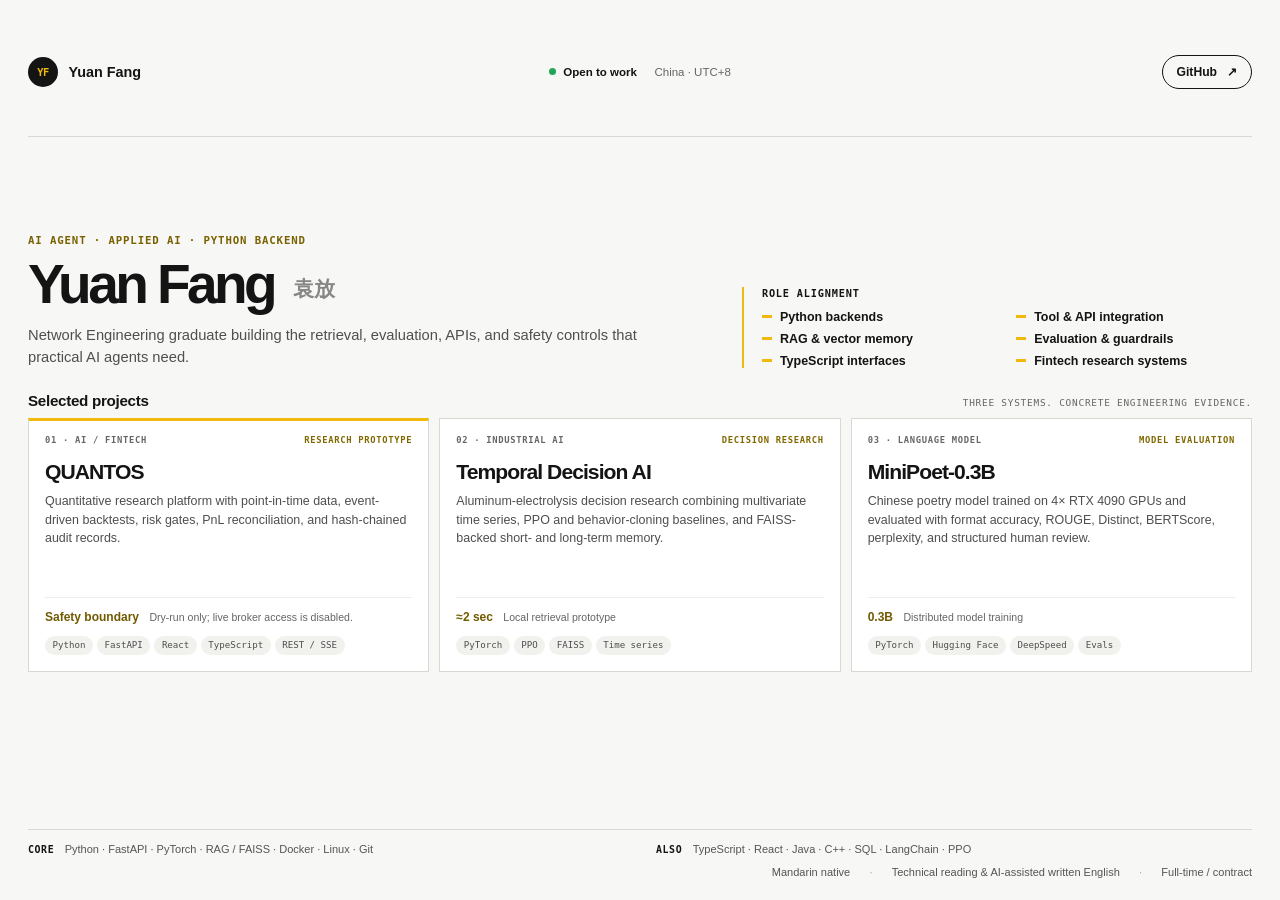
==== commit 7c2822ef: "Condense portfolio for recruiter review" ====
--- a/index.html
+++ b/index.html
@@ -5,17 +5,17 @@
     <meta name="viewport" content="width=device-width, initial-scale=1.0" />
     <meta
       name="description"
-      content="Yuan Fang is an Applied AI and Python backend engineer building agent workflows, retrieval systems, evaluation pipelines, and auditable research tools."
+      content="Yuan Fang is a Network Engineering graduate building Python backends, retrieval systems, evaluation pipelines, and safe AI workflows."
     />
-    <meta name="theme-color" content="#080b10" />
+    <meta name="theme-color" content="#f7f7f5" />
     <meta property="og:type" content="website" />
     <meta
       property="og:title"
-      content="Yuan Fang — Applied AI & Python Backend Engineer"
+      content="Yuan Fang — AI Agent & Python Engineer"
     />
     <meta
       property="og:description"
-      content="Testable AI workflows, retrieval systems, evaluation pipelines, and reliable Python backends."
+      content="Python backends, RAG and vector memory, evaluation, APIs, and safe execution."
     />
     <meta
       property="og:url"
@@ -40,427 +40,153 @@
         "alternateName": "袁放",
         "url": "https://kerstker.github.io/yuan-fang-portfolio/",
         "sameAs": ["https://github.com/kerstker"],
-        "jobTitle": "Applied AI & Python Backend Engineer",
-        "knowsLanguage": ["zh-CN", "en"]
+        "jobTitle": "AI Agent & Python Engineer"
       }
     </script>
-    <title>Yuan Fang — Applied AI & Python Backend Engineer</title>
+    <title>Yuan Fang — AI Agent & Python Engineer</title>
   </head>
   <body>
     <a class="skip-link" href="#main">Skip to content</a>
 
-    <div class="site-noise" aria-hidden="true"></div>
+    <main class="page" id="main">
+      <header class="topbar">
+        <a class="identity" href="#main" aria-label="Yuan Fang, home">
+          <span class="monogram">YF</span>
+          <span>Yuan Fang</span>
+        </a>
 
-    <header class="site-header">
-      <a class="brand" href="#top" aria-label="Yuan Fang, home">
-        <span class="brand-mark">YF</span>
-        <span class="brand-name">Yuan Fang</span>
-      </a>
-
-      <nav class="desktop-nav" aria-label="Primary navigation">
-        <a href="#work">Work</a>
-        <a href="#approach">Approach</a>
-        <a href="#stack">Stack</a>
-        <a href="#contact">Contact</a>
-      </nav>
-
-      <div class="header-actions">
-        <span class="availability"
-          ><i aria-hidden="true"></i> Available · UTC+8</span
-        >
-        <button
-          class="language-button"
-          type="button"
-          data-dialog-open
-          aria-haspopup="dialog"
-        >
-          中文
-        </button>
-      </div>
-    </header>
-
-    <main id="main">
-      <section class="hero section-shell" id="top">
-        <div class="hero-copy" data-reveal>
-          <p class="eyebrow">
-            <span>01</span> Applied AI · Python Backend · Agent Systems
-          </p>
-          <h1>Building AI systems that <em>prove their work.</em></h1>
-          <p class="hero-lede">
-            I’m <strong>Yuan Fang</strong>, a Network Engineering graduate in
-            China. I build testable AI workflows around retrieval, evaluation,
-            APIs, and safe execution—then make their decisions inspectable.
-          </p>
-          <div class="hero-actions">
-            <a class="button button-primary" href="#work">
-              Explore selected work
-              <span aria-hidden="true">↘</span>
-            </a>
-            <a
-              class="button button-secondary"
-              href="https://github.com/kerstker"
-              target="_blank"
-              rel="noreferrer"
-            >
-              GitHub · @kerstker
-              <span aria-hidden="true">↗</span>
-            </a>
-          </div>
-          <div class="role-line" aria-label="Roles I am open to">
-            <span>Open to</span>
-            <p>
-              AI Agent Engineer · Applied AI Engineer · Python Backend Engineer
-            </p>
-          </div>
+        <div class="topbar-meta" aria-label="Location and availability">
+          <span><i aria-hidden="true"></i> Open to work</span>
+          <span>China · UTC+8</span>
         </div>
 
-        <div
-          class="hero-system"
-          data-reveal
-          aria-label="Reliable AI workflow diagram"
+        <a
+          class="github-link"
+          href="https://github.com/kerstker"
+          target="_blank"
+          rel="noreferrer"
         >
-          <div class="system-topline">
-            <span>RELIABLE_AGENT_LOOP</span>
-            <span class="status-pill"><i aria-hidden="true"></i> VERIFIED</span>
-          </div>
-          <div class="system-flow">
-            <div class="system-node node-input">
-              <span class="node-index">01</span>
-              <div>
-                <small>CONTEXT</small>
-                <strong>Point-in-time inputs</strong>
-              </div>
-              <span class="node-state">VALID</span>
-            </div>
-            <div class="flow-connector" aria-hidden="true"><i></i></div>
-            <div class="system-node node-retrieve">
-              <span class="node-index">02</span>
-              <div>
-                <small>RETRIEVE</small>
-                <strong>FAISS-backed memory</strong>
-              </div>
-              <span class="node-state">GROUNDED</span>
-            </div>
-            <div class="flow-connector" aria-hidden="true"><i></i></div>
-            <div class="system-node node-execute">
-              <span class="node-index">03</span>
-              <div>
-                <small>EXECUTE</small>
-                <strong>Constrained API tools</strong>
-              </div>
-              <span class="node-state">GATED</span>
-            </div>
-            <div class="flow-connector" aria-hidden="true"><i></i></div>
-            <div class="system-node node-evaluate">
-              <span class="node-index">04</span>
-              <div>
-                <small>EVALUATE</small>
-                <strong>Tests, metrics & traces</strong>
-              </div>
-              <span class="node-state">AUDITED</span>
-            </div>
-          </div>
-          <div class="system-footer">
-            <span>Design principle</span>
-            <strong
-              >Useful output is not enough. It should be reproducible.</strong
-            >
-          </div>
-        </div>
-      </section>
+          GitHub <span aria-hidden="true">↗</span>
+        </a>
+      </header>
 
-      <section class="proof-strip" aria-label="Selected engineering evidence">
-        <div class="proof-item">
-          <strong>0.3B</strong>
-          <span>parameter model trained</span>
-        </div>
-        <div class="proof-item">
-          <strong>4×4090</strong>
-          <span>distributed training setup</span>
-        </div>
-        <div class="proof-item">
-          <strong>≈2 sec</strong>
-          <span>local memory retrieval prototype</span>
-        </div>
-        <div class="proof-item">
-          <strong>Fail closed</strong>
-          <span>risk-gated dry-run execution</span>
-        </div>
-      </section>
-
-      <section class="section-shell section-block work-section" id="work">
-        <div class="section-heading" data-reveal>
-          <p class="eyebrow"><span>02</span> Selected work</p>
-          <h2>From model behavior to backend reliability.</h2>
+      <section class="intro" aria-labelledby="page-title">
+        <div class="intro-copy">
+          <p class="overline">AI AGENT · APPLIED AI · PYTHON BACKEND</p>
+          <h1 id="page-title">Yuan Fang <span>袁放</span></h1>
           <p>
-            Three research systems that show how I frame problems, connect
-            components, and validate results—not just which libraries I have
-            used.
+            Network Engineering graduate building the retrieval, evaluation,
+            APIs, and safety controls that practical AI agents need.
           </p>
         </div>
 
-        <article class="project project-featured" data-reveal>
-          <div class="project-aside">
-            <span class="project-number">01</span>
-            <p class="project-status">
-              <i aria-hidden="true"></i> Research prototype
+        <aside class="role-fit" aria-labelledby="role-fit-title">
+          <h2 id="role-fit-title">Role alignment</h2>
+          <ul>
+            <li>Python backends</li>
+            <li>Tool &amp; API integration</li>
+            <li>RAG &amp; vector memory</li>
+            <li>Evaluation &amp; guardrails</li>
+            <li>TypeScript interfaces</li>
+            <li>Fintech research systems</li>
+          </ul>
+        </aside>
+      </section>
+
+      <section class="work" aria-labelledby="work-title">
+        <div class="section-title">
+          <h2 id="work-title">Selected projects</h2>
+          <p>Three systems. Concrete engineering evidence.</p>
+        </div>
+
+        <div class="project-grid">
+          <article class="project-card project-primary">
+            <div class="project-topline">
+              <span>01 · AI / FINTECH</span>
+              <span>RESEARCH PROTOTYPE</span>
+            </div>
+            <h3>QUANTOS</h3>
+            <p>
+              Quantitative research platform with point-in-time data,
+              event-driven backtests, risk gates, PnL reconciliation, and
+              hash-chained audit records.
             </p>
-          </div>
-          <div class="project-main">
-            <div class="project-title-row">
-              <div>
-                <p class="project-kicker">AI-ASSISTED QUANTITATIVE RESEARCH</p>
-                <h3>QUANTOS</h3>
-              </div>
-              <span class="project-year">DRY-RUN</span>
+            <div class="project-evidence">
+              <strong>Safety boundary</strong>
+              <span>Dry-run only; live broker access is disabled.</span>
             </div>
-            <p class="project-summary">
-              An end-to-end research platform for turning point-in-time market
-              data and alpha expressions into reproducible backtests, validated
-              portfolios, gated dry-runs, and traceable research decisions.
-            </p>
-            <div class="project-grid">
-              <div>
-                <h4>What I built</h4>
-                <ul>
-                  <li>
-                    FastAPI services and a React/TypeScript research console
-                  </li>
-                  <li>Event-driven backtesting with no-lookahead checks</li>
-                  <li>Risk gates, dry-run execution, and PnL reconciliation</li>
-                  <li>Append-only, hash-chained audit records</li>
-                </ul>
-              </div>
-              <div class="evidence-panel">
-                <h4>Safety boundary</h4>
-                <p>
-                  Live broker access and real-order submission are disabled by
-                  design. Results are research evidence—not claims of production
-                  trading performance.
-                </p>
-              </div>
-            </div>
-            <div class="tag-list" aria-label="QUANTOS technologies">
-              <span>Python</span><span>FastAPI</span><span>React</span
-              ><span>TypeScript</span><span>SQLite</span><span>Docker</span
-              ><span>REST API</span><span>SSE</span>
-            </div>
-          </div>
-        </article>
-
-        <div class="project-pair">
-          <article class="project project-card" data-reveal>
-            <div class="project-card-top">
-              <span class="project-number">02</span>
-              <span class="project-label">INDUSTRIAL AI</span>
-            </div>
-            <h3>Temporal Decision Research</h3>
-            <p>
-              Experimental decision modeling for aluminum electrolysis using
-              multivariate time series, policy learning, and retrieval-backed
-              memory.
-            </p>
-            <div class="project-detail">
-              <h4>System work</h4>
-              <ul>
-                <li>
-                  Compared PPO with behavior-cloning and trajectory baselines
-                </li>
-                <li>Prototyped FAISS short- and long-term memory retrieval</li>
-                <li>
-                  Focused evaluation on stability, efficiency, and operational
-                  risk
-                </li>
-              </ul>
-            </div>
-            <div class="validation-line">
-              <span>Prototype signal</span>
-              <strong>≈2 sec local retrieval</strong>
-            </div>
-            <div
-              class="tag-list"
-              aria-label="Temporal decision research technologies"
-            >
-              <span>Python</span><span>PyTorch</span><span>PPO</span
-              ><span>FAISS</span><span>Time Series</span>
-            </div>
+            <ul class="tags" aria-label="QUANTOS technologies">
+              <li>Python</li>
+              <li>FastAPI</li>
+              <li>React</li>
+              <li>TypeScript</li>
+              <li>REST / SSE</li>
+            </ul>
           </article>
 
-          <article class="project project-card project-card-accent" data-reveal>
-            <div class="project-card-top">
-              <span class="project-number">03</span>
-              <span class="project-label">MODEL TRAINING & EVALS</span>
+          <article class="project-card">
+            <div class="project-topline">
+              <span>02 · INDUSTRIAL AI</span>
+              <span>DECISION RESEARCH</span>
+            </div>
+            <h3>Temporal Decision AI</h3>
+            <p>
+              Aluminum-electrolysis decision research combining multivariate
+              time series, PPO and behavior-cloning baselines, and FAISS-backed
+              short- and long-term memory.
+            </p>
+            <div class="project-evidence">
+              <strong>≈2 sec</strong>
+              <span>Local retrieval prototype</span>
+            </div>
+            <ul class="tags" aria-label="Temporal Decision AI technologies">
+              <li>PyTorch</li>
+              <li>PPO</li>
+              <li>FAISS</li>
+              <li>Time series</li>
+            </ul>
+          </article>
+
+          <article class="project-card">
+            <div class="project-topline">
+              <span>03 · LANGUAGE MODEL</span>
+              <span>MODEL EVALUATION</span>
             </div>
             <h3>MiniPoet-0.3B</h3>
             <p>
-              A 0.3B-parameter Chinese poetry language model, trained across
-              four RTX 4090 GPUs and evaluated on a separate RTX 3090.
+              Chinese poetry model trained on 4× RTX 4090 GPUs and evaluated
+              with format accuracy, ROUGE, Distinct, BERTScore, perplexity, and
+              structured human review.
             </p>
-            <div class="project-detail">
-              <h4>Evaluation workflow</h4>
-              <ul>
-                <li>CCPM-style language understanding tasks</li>
-                <li>Format accuracy, ROUGE, Distinct, and BERTScore</li>
-                <li>Perplexity plus structured human review</li>
-              </ul>
+            <div class="project-evidence">
+              <strong>0.3B</strong>
+              <span>Distributed model training</span>
             </div>
-            <div class="validation-line">
-              <span>Training setup</span>
-              <strong>4× RTX 4090 · DeepSpeed</strong>
-            </div>
-            <div class="tag-list" aria-label="MiniPoet technologies">
-              <span>PyTorch</span><span>Hugging Face</span><span>DeepSpeed</span
-              ><span>Evaluation</span>
-            </div>
+            <ul class="tags" aria-label="MiniPoet technologies">
+              <li>PyTorch</li>
+              <li>Hugging Face</li>
+              <li>DeepSpeed</li>
+              <li>Evals</li>
+            </ul>
           </article>
         </div>
       </section>
 
-      <section class="section-block approach-section" id="approach">
-        <div class="section-shell">
-          <div class="section-heading section-heading-light" data-reveal>
-            <p class="eyebrow"><span>03</span> Engineering approach</p>
-            <h2>
-              Agent workflows need boundaries, evidence, and a backend that
-              holds up.
-            </h2>
-          </div>
-          <div class="principles-grid">
-            <article data-reveal>
-              <span class="principle-icon" aria-hidden="true">↗</span>
-              <p class="principle-number">01 / ORCHESTRATE</p>
-              <h3>Agent workflows</h3>
-              <p>
-                Connect context, retrieval, APIs, and tools into explicit steps
-                with constrained execution paths and understandable failure
-                states.
-              </p>
-            </article>
-            <article data-reveal>
-              <span class="principle-icon" aria-hidden="true">✓</span>
-              <p class="principle-number">02 / EVALUATE</p>
-              <h3>Verification first</h3>
-              <p>
-                Combine automated checks, domain metrics, regression tests, and
-                human review so model output can be compared instead of merely
-                admired.
-              </p>
-            </article>
-            <article data-reveal>
-              <span class="principle-icon" aria-hidden="true">⌁</span>
-              <p class="principle-number">03 / OPERATE</p>
-              <h3>Reliable backends</h3>
-              <p>
-                Build Python APIs, streaming interfaces, risk gates, and audit
-                trails that make AI behavior observable and safer to integrate.
-              </p>
-            </article>
-          </div>
+      <footer class="footer">
+        <div class="skill-line">
+          <strong>Core</strong>
+          <span>Python · FastAPI · PyTorch · RAG / FAISS · Docker · Linux · Git</span>
         </div>
-      </section>
-
-      <section class="section-shell section-block stack-section" id="stack">
-        <div class="section-heading" data-reveal>
-          <p class="eyebrow"><span>04</span> Working stack</p>
-          <h2>Depth in Python. Breadth across the AI application layer.</h2>
+        <div class="skill-line">
+          <strong>Also</strong>
+          <span>TypeScript · React · Java · C++ · SQL · LangChain · PPO</span>
         </div>
-        <div class="stack-grid" data-reveal>
-          <div class="stack-primary">
-            <p>CORE</p>
-            <h3>Python · FastAPI · PyTorch</h3>
-            <span
-              >Backend services, model workflows, evaluation, and research
-              systems.</span
-            >
-          </div>
-          <div class="stack-group">
-            <p>AI & RETRIEVAL</p>
-            <div class="tag-list tag-list-large">
-              <span>RAG</span><span>FAISS</span><span>Hugging Face</span
-              ><span>DeepSpeed</span><span>PPO</span><span>LangChain</span
-              ><span>Model Evals</span>
-            </div>
-          </div>
-          <div class="stack-group">
-            <p>BACKEND & DATA</p>
-            <div class="tag-list tag-list-large">
-              <span>REST API</span><span>SSE</span><span>SQL</span
-              ><span>SQLite</span><span>Docker</span><span>Linux</span
-              ><span>Git</span>
-            </div>
-          </div>
-          <div class="stack-group">
-            <p>WORKING KNOWLEDGE</p>
-            <div class="tag-list tag-list-large">
-              <span>TypeScript</span><span>React</span><span>Vite</span
-              ><span>Java</span><span>C++</span>
-            </div>
-          </div>
+        <div class="profile-line">
+          <span>Mandarin native</span>
+          <span>Technical reading &amp; AI-assisted written English</span>
+          <span>Full-time / contract</span>
         </div>
-      </section>
-
-      <section class="section-shell contact-section" id="contact" data-reveal>
-        <div class="contact-copy">
-          <p class="eyebrow"><span>05</span> Let’s build</p>
-          <h2>
-            Looking for an early-career engineer who tests the system, not only
-            the prompt?
-          </h2>
-          <p>
-            I’m based in China (UTC+8), available for remote full-time or
-            contract work, and able to collaborate asynchronously in written
-            English. Native language: Mandarin Chinese.
-          </p>
-        </div>
-        <div class="contact-card">
-          <span class="contact-orbit" aria-hidden="true"></span>
-          <div>
-            <p>CURRENTLY OPEN TO</p>
-            <strong>AI Agent · Applied AI · Python Backend</strong>
-          </div>
-          <a
-            class="button button-primary"
-            href="https://github.com/kerstker"
-            target="_blank"
-            rel="noreferrer"
-          >
-            Start on GitHub <span aria-hidden="true">↗</span>
-          </a>
-        </div>
-      </section>
+      </footer>
     </main>
-
-    <footer class="site-footer">
-      <p>© <span data-year>2026</span> Yuan Fang / 袁放</p>
-      <p>Designed around evidence, clear boundaries, and reproducible work.</p>
-    </footer>
-
-    <dialog class="language-dialog" data-dialog>
-      <div class="dialog-top">
-        <p>中文概览</p>
-        <button
-          type="button"
-          data-dialog-close
-          aria-label="Close Chinese summary"
-        >
-          ×
-        </button>
-      </div>
-      <h2>袁放｜应用 AI 与 Python 后端工程师</h2>
-      <p>
-        网络工程专业毕业，常驻中国（UTC+8）。我主要构建可测试、可追踪的 AI
-        工作流，关注 RAG、Agent 工具调用、模型评测、FastAPI 后端与安全执行边界。
-      </p>
-      <p>
-        代表项目包括：QUANTOS 量化研究与干跑平台、铝电解多变量时序决策与 FAISS
-        记忆检索实验、以及在 4 张 RTX 4090 上训练的 MiniPoet-0.3B 中文诗词模型。
-      </p>
-      <p class="dialog-note">可使用书面英语进行异步远程协作，母语为中文。</p>
-      <a href="#work" class="button button-primary" data-dialog-close
-        >查看项目</a
-      >
-    </dialog>
-
-    <script src="script.js" defer></script>
   </body>
 </html>
--- a/styles.css
+++ b/styles.css
@@ -1,17 +1,12 @@
 :root {
-  --ink: #080b10;
-  --ink-soft: #11161e;
-  --paper: #f4f1e8;
-  --paper-bright: #fbfaf6;
-  --muted: #a6adb8;
-  --line-dark: rgba(255, 255, 255, 0.13);
-  --line-light: rgba(8, 11, 16, 0.16);
-  --lime: #d9ff6b;
-  --cyan: #7fe8ff;
-  --orange: #ff9d5c;
-  --max-width: 1240px;
-  --radius: 22px;
-  --shadow: 0 30px 80px rgba(8, 11, 16, 0.14);
+  --ink: #141414;
+  --muted: #656565;
+  --paper: #f7f7f5;
+  --card: #ffffff;
+  --line: #d9d9d4;
+  --accent: #f0b90b;
+  --accent-soft: #fff8d9;
+  --max-width: 1280px;
 }
 
 * {
@@ -19,8 +14,7 @@
 }
 
 html {
-  scroll-behavior: smooth;
-  scroll-padding-top: 100px;
+  background: var(--paper);
 }
 
 body {
@@ -35,26 +29,6 @@
     "Segoe UI",
     sans-serif;
   -webkit-font-smoothing: antialiased;
-  overflow-x: hidden;
-}
-
-body::before {
-  background:
-    radial-gradient(
-      circle at 5% 10%,
-      rgba(127, 232, 255, 0.16),
-      transparent 20rem
-    ),
-    radial-gradient(
-      circle at 92% 5%,
-      rgba(217, 255, 107, 0.13),
-      transparent 24rem
-    );
-  content: "";
-  inset: 0;
-  pointer-events: none;
-  position: fixed;
-  z-index: -2;
 }
 
 a {
@@ -62,1225 +36,367 @@
   text-decoration: none;
 }
 
-button,
-a {
-  -webkit-tap-highlight-color: transparent;
-}
-
-button {
-  font: inherit;
-}
-
-strong {
-  font-weight: 680;
-}
-
-.site-noise {
-  background-image: url("data:image/svg+xml,%3Csvg viewBox='0 0 140 140' xmlns='http://www.w3.org/2000/svg'%3E%3Cfilter id='n'%3E%3CfeTurbulence type='fractalNoise' baseFrequency='.9' numOctaves='3' stitchTiles='stitch'/%3E%3C/filter%3E%3Crect width='100%25' height='100%25' filter='url(%23n)' opacity='.12'/%3E%3C/svg%3E");
-  inset: 0;
-  opacity: 0.045;
-  pointer-events: none;
+.skip-link {
+  background: var(--ink);
+  color: #fff;
+  left: 1rem;
+  padding: 0.65rem 0.9rem;
   position: fixed;
-  z-index: 20;
-}
-
-.skip-link {
-  background: var(--lime);
-  color: var(--ink);
-  left: 1rem;
-  padding: 0.75rem 1rem;
-  position: fixed;
-  top: -5rem;
-  z-index: 200;
+  top: -4rem;
+  z-index: 10;
 }
 
 .skip-link:focus {
   top: 1rem;
 }
 
-.site-header {
-  align-items: center;
-  backdrop-filter: blur(18px);
-  background: rgba(244, 241, 232, 0.82);
-  border-bottom: 1px solid rgba(8, 11, 16, 0.1);
-  display: flex;
-  height: 76px;
-  justify-content: space-between;
-  left: 0;
-  padding: 0 3vw;
-  position: fixed;
-  right: 0;
-  top: 0;
-  z-index: 100;
-}
-
-.brand,
-.header-actions,
-.desktop-nav {
-  align-items: center;
-  display: flex;
-}
-
-.brand {
-  gap: 0.8rem;
-}
-
-.brand-mark {
+.page {
+  display: grid;
+  gap: 18px;
+  margin: 0 auto;
+  max-width: var(--max-width);
+  min-height: 100dvh;
+  padding: 20px 28px;
+}
+
+.topbar {
+  align-items: center;
+  border-bottom: 1px solid var(--line);
+  display: grid;
+  grid-template-columns: 1fr auto 1fr;
+  min-height: 44px;
+  padding-bottom: 12px;
+}
+
+.identity {
+  align-items: center;
+  display: inline-flex;
+  font-size: 0.9rem;
+  font-weight: 750;
+  gap: 0.65rem;
+  justify-self: start;
+}
+
+.monogram {
   align-items: center;
   background: var(--ink);
   border-radius: 50%;
-  color: var(--lime);
-  display: flex;
+  color: var(--accent);
+  display: inline-flex;
   font-family: ui-monospace, SFMono-Regular, Menlo, Consolas, monospace;
-  font-size: 0.74rem;
-  font-weight: 700;
-  height: 36px;
+  font-size: 0.65rem;
+  height: 30px;
   justify-content: center;
-  letter-spacing: -0.06em;
-  width: 36px;
-}
-
-.brand-name {
-  font-size: 0.95rem;
-  font-weight: 720;
-  letter-spacing: -0.02em;
-}
-
-.desktop-nav {
-  gap: 2rem;
-}
-
-.desktop-nav a {
-  color: #3e444c;
-  font-size: 0.82rem;
-  font-weight: 620;
-  position: relative;
-}
-
-.desktop-nav a::after {
-  background: var(--ink);
-  bottom: -0.45rem;
-  content: "";
-  height: 1px;
-  left: 0;
-  position: absolute;
-  transform: scaleX(0);
-  transform-origin: right;
-  transition: transform 180ms ease;
-  width: 100%;
-}
-
-.desktop-nav a:hover::after,
-.desktop-nav a:focus-visible::after {
-  transform: scaleX(1);
-  transform-origin: left;
-}
-
-.header-actions {
-  gap: 1rem;
-}
-
-.availability {
-  align-items: center;
-  display: flex;
-  font-family: ui-monospace, SFMono-Regular, Menlo, Consolas, monospace;
-  font-size: 0.68rem;
-  gap: 0.5rem;
-  letter-spacing: 0.05em;
-  text-transform: uppercase;
-}
-
-.availability i,
-.status-pill i,
-.project-status i {
-  animation: pulse 2s infinite;
-  background: #40ca73;
+  letter-spacing: -0.05em;
+  width: 30px;
+}
+
+.topbar-meta {
+  align-items: center;
+  color: var(--muted);
+  display: flex;
+  font-size: 0.72rem;
+  gap: 1.1rem;
+}
+
+.topbar-meta span:first-child {
+  align-items: center;
+  color: var(--ink);
+  display: inline-flex;
+  font-weight: 650;
+  gap: 0.45rem;
+}
+
+.topbar-meta i {
+  background: #22a559;
   border-radius: 50%;
-  box-shadow: 0 0 0 4px rgba(64, 202, 115, 0.14);
-  display: inline-block;
   height: 7px;
   width: 7px;
 }
 
-.language-button {
-  background: transparent;
-  border: 1px solid var(--line-light);
-  border-radius: 999px;
-  color: var(--ink);
-  cursor: pointer;
-  font-size: 0.78rem;
-  font-weight: 650;
-  min-height: 38px;
-  padding: 0.4rem 0.85rem;
-}
-
-.section-shell {
-  margin: 0 auto;
-  max-width: var(--max-width);
-  padding-left: 3vw;
-  padding-right: 3vw;
-}
-
-.hero {
-  align-items: center;
-  display: grid;
-  gap: clamp(3rem, 6vw, 6rem);
-  grid-template-columns: minmax(0, 1.03fr) minmax(390px, 0.97fr);
-  min-height: 790px;
-  padding-bottom: 7rem;
-  padding-top: 9.5rem;
-}
-
-.eyebrow {
-  align-items: center;
-  display: flex;
-  font-family: ui-monospace, SFMono-Regular, Menlo, Consolas, monospace;
-  font-size: 0.67rem;
-  font-weight: 650;
-  gap: 0.8rem;
-  letter-spacing: 0.12em;
-  margin: 0 0 1.8rem;
-  text-transform: uppercase;
-}
-
-.eyebrow span {
-  align-items: center;
-  border: 1px solid currentColor;
-  border-radius: 50%;
-  display: inline-flex;
-  height: 27px;
-  justify-content: center;
-  letter-spacing: 0;
-  width: 27px;
-}
-
-.hero h1,
-.section-heading h2,
-.contact-copy h2 {
-  font-weight: 620;
-  letter-spacing: -0.064em;
-  line-height: 0.96;
-  margin: 0;
-}
-
-.hero h1 {
-  font-size: clamp(3.5rem, 6.8vw, 6.7rem);
-  max-width: 780px;
-}
-
-.hero h1 em {
-  color: #5e6570;
-  display: block;
-  font-family: Georgia, "Times New Roman", serif;
-  font-weight: 400;
-  letter-spacing: -0.05em;
-}
-
-.hero-lede {
-  color: #4a5059;
-  font-size: clamp(1rem, 1.3vw, 1.19rem);
-  line-height: 1.65;
-  margin: 2rem 0 0;
-  max-width: 650px;
-}
-
-.hero-lede strong {
-  color: var(--ink);
-}
-
-.hero-actions {
-  display: flex;
-  flex-wrap: wrap;
-  gap: 0.8rem;
-  margin-top: 2.2rem;
-}
-
-.button {
-  align-items: center;
-  border: 1px solid transparent;
+.github-link {
+  align-items: center;
+  border: 1px solid var(--ink);
   border-radius: 999px;
   display: inline-flex;
-  font-size: 0.84rem;
+  font-size: 0.76rem;
   font-weight: 700;
-  gap: 1rem;
-  justify-content: space-between;
-  min-height: 52px;
-  padding: 0.7rem 1.3rem;
-  transition:
-    transform 180ms ease,
-    background-color 180ms ease,
-    color 180ms ease;
-}
-
-.button span {
-  font-size: 1rem;
-}
-
-.button:hover {
-  transform: translateY(-2px);
-}
-
-.button-primary {
+  gap: 0.65rem;
+  justify-self: end;
+  min-height: 34px;
+  padding: 0.4rem 0.85rem;
+}
+
+.github-link:hover,
+.github-link:focus-visible {
   background: var(--ink);
-  color: white;
-}
-
-.button-primary:hover,
-.button-primary:focus-visible {
-  background: #252b34;
-}
-
-.button-secondary {
-  border-color: var(--line-light);
-}
-
-.button-secondary:hover,
-.button-secondary:focus-visible {
-  background: rgba(255, 255, 255, 0.58);
-}
-
-.role-line {
-  border-top: 1px solid var(--line-light);
-  display: grid;
-  font-size: 0.78rem;
-  gap: 1rem;
-  grid-template-columns: 70px 1fr;
-  margin-top: 2.5rem;
-  padding-top: 1rem;
-}
-
-.role-line span {
-  color: #777d85;
+  color: #fff;
+}
+
+.intro {
+  align-items: end;
+  display: grid;
+  gap: clamp(2rem, 7vw, 8rem);
+  grid-template-columns: minmax(0, 1.1fr) minmax(390px, 0.9fr);
+  padding: 10px 0 6px;
+}
+
+.overline,
+.project-topline,
+.section-title p,
+.role-fit h2 {
   font-family: ui-monospace, SFMono-Regular, Menlo, Consolas, monospace;
-  font-size: 0.65rem;
   letter-spacing: 0.08em;
   text-transform: uppercase;
 }
 
-.role-line p {
-  font-weight: 620;
+.overline {
+  color: #7a6100;
+  font-size: 0.67rem;
+  font-weight: 750;
+  margin: 0 0 0.65rem;
+}
+
+.intro h1 {
+  font-size: clamp(2.75rem, 4.3vw, 4.45rem);
+  font-weight: 680;
+  letter-spacing: -0.065em;
+  line-height: 0.95;
+  margin: 0;
+}
+
+.intro h1 span {
+  color: #878787;
+  font-size: 0.38em;
+  font-weight: 600;
+  letter-spacing: 0;
+  margin-left: 0.45rem;
+  vertical-align: 0.32em;
+}
+
+.intro-copy > p:last-child {
+  color: #4f4f4f;
+  font-size: clamp(0.9rem, 1.15vw, 1.05rem);
   line-height: 1.5;
-  margin: 0;
-}
-
-.hero-system {
-  background:
-    linear-gradient(155deg, rgba(255, 255, 255, 0.07), transparent 45%),
-    var(--ink);
-  border: 1px solid rgba(255, 255, 255, 0.12);
-  border-radius: 30px;
-  box-shadow: 0 40px 90px rgba(8, 11, 16, 0.23);
-  color: white;
-  overflow: hidden;
-  padding: clamp(1.3rem, 2.4vw, 2.2rem);
-  position: relative;
-}
-
-.hero-system::before {
-  background: var(--lime);
-  border-radius: 50%;
-  content: "";
-  filter: blur(100px);
-  height: 220px;
-  opacity: 0.11;
-  position: absolute;
-  right: -90px;
-  top: 40%;
-  width: 220px;
-}
-
-.system-topline,
-.system-footer {
-  align-items: center;
-  display: flex;
-  justify-content: space-between;
-  position: relative;
-}
-
-.system-topline {
-  border-bottom: 1px solid var(--line-dark);
-  font-family: ui-monospace, SFMono-Regular, Menlo, Consolas, monospace;
-  font-size: 0.63rem;
-  letter-spacing: 0.1em;
-  padding-bottom: 1.2rem;
-}
-
-.status-pill {
-  align-items: center;
-  border: 1px solid var(--line-dark);
-  border-radius: 999px;
-  display: flex;
-  font-size: 0.57rem;
-  gap: 0.5rem;
-  padding: 0.4rem 0.65rem;
-}
-
-.status-pill i {
-  height: 6px;
-  width: 6px;
-}
-
-.system-flow {
-  padding: 2rem 0;
-  position: relative;
-}
-
-.system-node {
-  align-items: center;
-  background: rgba(255, 255, 255, 0.055);
-  border: 1px solid var(--line-dark);
-  border-radius: 16px;
-  display: grid;
-  gap: 1rem;
-  grid-template-columns: 32px 1fr auto;
-  min-height: 74px;
-  padding: 0.9rem 1rem;
-  position: relative;
-  z-index: 1;
-}
-
-.system-node:hover {
-  background: rgba(255, 255, 255, 0.075);
-  border-color: rgba(217, 255, 107, 0.45);
-}
-
-.node-index {
-  color: var(--lime);
-  font-family: ui-monospace, SFMono-Regular, Menlo, Consolas, monospace;
-  font-size: 0.63rem;
-}
-
-.system-node div {
-  display: flex;
-  flex-direction: column;
-  gap: 0.25rem;
-}
-
-.system-node small,
-.node-state {
-  color: #88919d;
-  font-family: ui-monospace, SFMono-Regular, Menlo, Consolas, monospace;
-  font-size: 0.55rem;
-  letter-spacing: 0.1em;
-}
-
-.system-node strong {
-  font-size: 0.88rem;
-}
-
-.node-state {
-  border: 1px solid var(--line-dark);
-  border-radius: 999px;
-  color: #c7cdd5;
-  padding: 0.35rem 0.5rem;
-}
-
-.flow-connector {
-  height: 22px;
-  margin-left: 31px;
-  position: relative;
-}
-
-.flow-connector::before {
-  background: linear-gradient(var(--lime), rgba(217, 255, 107, 0.3));
-  content: "";
-  height: 100%;
-  left: 0;
-  opacity: 0.5;
-  position: absolute;
-  width: 1px;
-}
-
-.system-footer {
-  align-items: flex-start;
-  border-top: 1px solid var(--line-dark);
-  flex-direction: column;
-  gap: 0.4rem;
-  padding-top: 1.2rem;
-}
-
-.system-footer span {
-  color: #808894;
-  font-family: ui-monospace, SFMono-Regular, Menlo, Consolas, monospace;
-  font-size: 0.6rem;
-  letter-spacing: 0.08em;
-  text-transform: uppercase;
-}
-
-.system-footer strong {
-  font-size: 0.78rem;
-  line-height: 1.5;
-}
-
-.proof-strip {
-  background: var(--ink);
-  color: white;
-  display: grid;
-  grid-template-columns: repeat(4, 1fr);
-  padding: 0 4vw;
-}
-
-.proof-item {
-  border-right: 1px solid var(--line-dark);
-  display: flex;
-  flex-direction: column;
-  gap: 0.35rem;
-  justify-content: center;
-  min-height: 125px;
-  padding: 1.5rem clamp(1rem, 2.5vw, 2.5rem);
-}
-
-.proof-item:first-child {
-  border-left: 1px solid var(--line-dark);
-}
-
-.proof-item strong {
-  color: var(--lime);
-  font-size: clamp(1.3rem, 2vw, 1.9rem);
-  letter-spacing: -0.04em;
-}
-
-.proof-item span {
-  color: #9da5b0;
-  font-size: 0.7rem;
-  line-height: 1.5;
-}
-
-.section-block {
-  padding-bottom: clamp(6rem, 10vw, 10rem);
-  padding-top: clamp(6rem, 10vw, 10rem);
-}
-
-.section-heading {
-  display: grid;
-  gap: 2rem;
-  grid-template-columns: 0.8fr 1.8fr 0.9fr;
-  margin-bottom: 4.5rem;
-}
-
-.section-heading .eyebrow {
-  align-self: start;
-  margin: 0;
-}
-
-.section-heading h2 {
-  font-size: clamp(2.6rem, 5vw, 5rem);
-  max-width: 780px;
-}
-
-.section-heading > p:last-child {
-  align-self: end;
-  color: #5e656e;
-  font-size: 0.88rem;
-  line-height: 1.7;
-  margin: 0;
-}
-
-.project {
-  border: 1px solid var(--line-light);
-  border-radius: var(--radius);
-}
-
-.project-featured {
-  background: var(--paper-bright);
-  box-shadow: var(--shadow);
-  display: grid;
-  grid-template-columns: 155px 1fr;
-  overflow: hidden;
-}
-
-.project-aside {
-  border-right: 1px solid var(--line-light);
-  display: flex;
-  flex-direction: column;
-  justify-content: space-between;
-  padding: 1.8rem;
-}
-
-.project-number {
-  font-family: ui-monospace, SFMono-Regular, Menlo, Consolas, monospace;
-  font-size: 0.72rem;
-  font-weight: 700;
-}
-
-.project-status {
-  align-items: center;
-  display: flex;
-  font-family: ui-monospace, SFMono-Regular, Menlo, Consolas, monospace;
-  font-size: 0.56rem;
-  gap: 0.5rem;
-  letter-spacing: 0.05em;
-  margin: 0;
-  text-transform: uppercase;
-  writing-mode: vertical-rl;
-}
-
-.project-status i {
-  animation: none;
-}
-
-.project-main {
-  padding: clamp(2rem, 4vw, 4rem);
-}
-
-.project-title-row {
-  align-items: flex-start;
-  display: flex;
-  justify-content: space-between;
-}
-
-.project-kicker,
-.project-label,
-.project-year,
-.principle-number,
-.stack-grid p,
-.contact-card p {
-  font-family: ui-monospace, SFMono-Regular, Menlo, Consolas, monospace;
-  font-size: 0.61rem;
-  font-weight: 650;
-  letter-spacing: 0.1em;
-  text-transform: uppercase;
-}
-
-.project-kicker {
-  color: #737982;
+  margin: 0.85rem 0 0;
+  max-width: 650px;
+}
+
+.role-fit {
+  border-left: 2px solid var(--accent);
+  padding-left: 1.15rem;
+}
+
+.role-fit h2 {
+  font-size: 0.64rem;
   margin: 0 0 0.7rem;
 }
 
-.project h3 {
-  font-size: clamp(2.2rem, 4vw, 4.4rem);
-  letter-spacing: -0.055em;
-  line-height: 1;
-  margin: 0;
-}
-
-.project-year {
-  background: var(--lime);
-  border-radius: 999px;
-  padding: 0.5rem 0.75rem;
-}
-
-.project-summary {
-  font-size: clamp(1.15rem, 2vw, 1.65rem);
-  letter-spacing: -0.02em;
-  line-height: 1.5;
-  margin: 2rem 0 2.8rem;
-  max-width: 920px;
-}
-
-.project-grid {
-  display: grid;
-  gap: 2rem;
-  grid-template-columns: 1.25fr 0.75fr;
-}
-
-.project h4 {
-  font-size: 0.7rem;
-  letter-spacing: 0.06em;
-  margin: 0 0 0.9rem;
-  text-transform: uppercase;
-}
-
-.project ul {
-  display: grid;
-  gap: 0.65rem;
+.role-fit ul {
+  display: grid;
+  gap: 0.5rem 1.15rem;
+  grid-template-columns: repeat(2, minmax(0, 1fr));
   list-style: none;
   margin: 0;
   padding: 0;
 }
 
-.project li {
-  color: #4d535c;
-  font-size: 0.85rem;
-  line-height: 1.55;
-  padding-left: 1.1rem;
-  position: relative;
-}
-
-.project li::before {
-  background: var(--ink);
-  border-radius: 50%;
+.role-fit li {
+  align-items: center;
+  display: flex;
+  font-size: 0.78rem;
+  font-weight: 630;
+  gap: 0.5rem;
+}
+
+.role-fit li::before {
+  background: var(--accent);
   content: "";
-  height: 5px;
-  left: 0;
-  position: absolute;
-  top: 0.65em;
-  width: 5px;
-}
-
-.evidence-panel {
-  background: var(--ink);
-  border-radius: 15px;
-  color: white;
-  padding: 1.3rem;
-}
-
-.evidence-panel h4 {
-  color: var(--lime);
-}
-
-.evidence-panel p {
-  color: #aeb5be;
-  font-size: 0.76rem;
-  line-height: 1.65;
+  height: 3px;
+  width: 10px;
+}
+
+.work {
+  min-width: 0;
+}
+
+.section-title {
+  align-items: baseline;
+  display: flex;
+  justify-content: space-between;
+  margin-bottom: 9px;
+}
+
+.section-title h2 {
+  font-size: 0.95rem;
+  letter-spacing: -0.02em;
   margin: 0;
 }
 
-.tag-list {
+.section-title p {
+  color: var(--muted);
+  font-size: 0.59rem;
+  margin: 0;
+}
+
+.project-grid {
+  display: grid;
+  gap: 10px;
+  grid-template-columns: repeat(3, minmax(0, 1fr));
+}
+
+.project-card {
+  background: var(--card);
+  border: 1px solid var(--line);
+  display: flex;
+  flex-direction: column;
+  min-height: 254px;
+  padding: 16px;
+}
+
+.project-primary {
+  border-top: 3px solid var(--accent);
+  padding-top: 14px;
+}
+
+.project-topline {
+  color: var(--muted);
+  display: flex;
+  font-size: 0.55rem;
+  font-weight: 700;
+  justify-content: space-between;
+}
+
+.project-topline span:last-child {
+  color: #816700;
+}
+
+.project-card h3 {
+  font-size: clamp(1.25rem, 1.65vw, 1.65rem);
+  letter-spacing: -0.045em;
+  line-height: 1;
+  margin: 1rem 0 0.65rem;
+}
+
+.project-card > p {
+  color: #4e4e4e;
+  font-size: 0.78rem;
+  line-height: 1.48;
+  margin: 0;
+}
+
+.project-evidence {
+  align-items: baseline;
+  border-top: 1px solid #ecece8;
+  display: flex;
+  gap: 0.65rem;
+  margin-top: auto;
+  padding-top: 0.75rem;
+}
+
+.project-evidence strong {
+  color: #715a00;
+  font-size: 0.75rem;
+  white-space: nowrap;
+}
+
+.project-evidence span {
+  color: var(--muted);
+  font-size: 0.66rem;
+  line-height: 1.35;
+}
+
+.tags {
   display: flex;
   flex-wrap: wrap;
-  gap: 0.45rem;
-  margin-top: 2.5rem;
-}
-
-.tag-list span {
-  border: 1px solid var(--line-light);
+  gap: 4px;
+  list-style: none;
+  margin: 0.7rem 0 0;
+  padding: 0;
+}
+
+.tags li {
+  background: #f1f1ee;
   border-radius: 999px;
+  color: #4e4e4e;
   font-family: ui-monospace, SFMono-Regular, Menlo, Consolas, monospace;
-  font-size: 0.6rem;
-  padding: 0.45rem 0.68rem;
-}
-
-.project-pair {
-  display: grid;
-  gap: 1rem;
-  grid-template-columns: repeat(2, 1fr);
-  margin-top: 1rem;
-}
-
-.project-card {
-  background: #e9edf0;
-  display: flex;
-  flex-direction: column;
-  min-height: 620px;
-  padding: clamp(1.8rem, 3vw, 3rem);
-}
-
-.project-card-accent {
-  background: #e9efcf;
-}
-
-.project-card-top {
-  align-items: center;
-  display: flex;
-  justify-content: space-between;
-  margin-bottom: 3.5rem;
-}
-
-.project-label {
-  border: 1px solid var(--line-light);
-  border-radius: 999px;
-  padding: 0.5rem 0.7rem;
-}
-
-.project-card h3 {
-  font-size: clamp(2rem, 3.5vw, 3.5rem);
-  max-width: 500px;
-}
-
-.project-card > p {
-  color: #464d55;
-  font-size: 0.96rem;
-  line-height: 1.65;
-  margin: 1.3rem 0 2.2rem;
-  max-width: 570px;
-}
-
-.project-detail {
-  border-top: 1px solid var(--line-light);
-  margin-top: auto;
-  padding-top: 1.3rem;
-}
-
-.validation-line {
-  align-items: center;
-  border-bottom: 1px solid var(--line-light);
-  border-top: 1px solid var(--line-light);
-  display: flex;
-  font-size: 0.72rem;
-  justify-content: space-between;
-  margin-top: 1.5rem;
-  padding: 1rem 0;
-}
-
-.validation-line span {
-  color: #687079;
-}
-
-.project-card .tag-list {
-  margin-top: 1.5rem;
-}
-
-.approach-section {
-  background: var(--ink);
-  color: white;
-  overflow: hidden;
-  position: relative;
-}
-
-.approach-section::before {
-  background: var(--cyan);
-  border-radius: 50%;
-  content: "";
-  filter: blur(160px);
-  height: 420px;
-  left: -220px;
-  opacity: 0.12;
-  position: absolute;
-  top: 5%;
-  width: 420px;
-}
-
-.section-heading-light {
-  grid-template-columns: 0.8fr 2.7fr;
-}
-
-.section-heading-light h2 {
-  max-width: 950px;
-}
-
-.principles-grid {
-  display: grid;
-  grid-template-columns: repeat(3, 1fr);
-}
-
-.principles-grid article {
-  border-left: 1px solid var(--line-dark);
-  min-height: 385px;
-  padding: 1.7rem clamp(1.3rem, 2.8vw, 2.8rem);
-}
-
-.principles-grid article:last-child {
-  border-right: 1px solid var(--line-dark);
-}
-
-.principle-icon {
-  align-items: center;
-  background: var(--lime);
-  border-radius: 50%;
-  color: var(--ink);
-  display: flex;
-  font-size: 1.1rem;
-  height: 44px;
-  justify-content: center;
-  margin-bottom: 4.5rem;
-  width: 44px;
-}
-
-.principle-number {
-  color: #828a95;
-}
-
-.principles-grid h3 {
-  font-size: clamp(1.5rem, 2.5vw, 2.2rem);
-  letter-spacing: -0.04em;
-  margin: 1rem 0;
-}
-
-.principles-grid article > p:last-child {
-  color: #9da5af;
-  font-size: 0.84rem;
-  line-height: 1.7;
-  margin: 0;
-}
-
-.stack-section .section-heading {
-  grid-template-columns: 0.8fr 2.7fr;
-}
-
-.stack-grid {
-  border-left: 1px solid var(--line-light);
-  border-top: 1px solid var(--line-light);
-  display: grid;
-  grid-template-columns: repeat(2, 1fr);
-}
-
-.stack-grid > div {
-  border-bottom: 1px solid var(--line-light);
-  border-right: 1px solid var(--line-light);
-  min-height: 220px;
-  padding: clamp(1.5rem, 3.2vw, 3.2rem);
-}
-
-.stack-primary {
-  background: var(--ink);
-  color: white;
-}
-
-.stack-primary p {
-  color: var(--lime);
-}
-
-.stack-primary h3 {
-  font-size: clamp(1.8rem, 3.5vw, 3.4rem);
-  letter-spacing: -0.05em;
-  margin: 1.6rem 0 1rem;
-}
-
-.stack-primary span {
-  color: #a9b0ba;
-  font-size: 0.8rem;
-  line-height: 1.6;
-}
-
-.stack-group > p {
-  color: #6d747d;
-  margin: 0;
-}
-
-.tag-list-large {
-  margin-top: 2.2rem;
-}
-
-.tag-list-large span {
-  font-size: 0.72rem;
-  padding: 0.55rem 0.75rem;
-}
-
-.contact-section {
-  align-items: stretch;
-  display: grid;
-  gap: 5vw;
-  grid-template-columns: 1.25fr 0.75fr;
-  padding-bottom: clamp(6rem, 10vw, 10rem);
-}
-
-.contact-copy h2 {
-  font-size: clamp(2.8rem, 5.8vw, 5.8rem);
-  max-width: 850px;
-}
-
-.contact-copy > p:last-child {
-  color: #585f67;
-  font-size: 0.94rem;
-  line-height: 1.7;
-  margin: 2rem 0 0;
-  max-width: 680px;
-}
-
-.contact-card {
-  background: var(--lime);
-  border-radius: var(--radius);
-  display: flex;
-  flex-direction: column;
-  justify-content: space-between;
-  min-height: 370px;
-  overflow: hidden;
-  padding: 2rem;
-  position: relative;
-}
-
-.contact-orbit {
-  border: 1px solid rgba(8, 11, 16, 0.25);
-  border-radius: 50%;
-  height: 240px;
-  position: absolute;
-  right: -90px;
-  top: -100px;
-  width: 240px;
-}
-
-.contact-orbit::before,
-.contact-orbit::after {
-  border: 1px solid rgba(8, 11, 16, 0.18);
-  border-radius: 50%;
-  content: "";
-  inset: 28px;
-  position: absolute;
-}
-
-.contact-orbit::after {
-  inset: 58px;
-}
-
-.contact-card > div {
-  margin-top: auto;
-  padding-bottom: 2rem;
-  position: relative;
-}
-
-.contact-card p {
-  margin: 0 0 0.75rem;
-}
-
-.contact-card strong {
-  display: block;
-  font-size: 1.3rem;
-  line-height: 1.35;
-}
-
-.contact-card .button {
-  align-self: stretch;
-}
-
-.site-footer {
-  align-items: center;
-  background: var(--ink);
-  color: #8f98a4;
-  display: flex;
+  font-size: 0.57rem;
+  padding: 0.28rem 0.47rem;
+}
+
+.footer {
+  align-self: end;
+  border-top: 1px solid var(--line);
+  display: grid;
+  gap: 7px 2rem;
+  grid-template-columns: 1fr 1fr;
+  padding-top: 12px;
+}
+
+.skill-line {
+  align-items: baseline;
+  display: grid;
+  gap: 0.65rem;
+  grid-template-columns: auto 1fr;
+}
+
+.skill-line strong {
   font-family: ui-monospace, SFMono-Regular, Menlo, Consolas, monospace;
-  font-size: 0.61rem;
-  justify-content: space-between;
-  letter-spacing: 0.03em;
-  padding: 1.5rem 3vw;
-}
-
-.language-dialog {
-  background: var(--paper-bright);
-  border: 0;
-  border-radius: 24px;
-  box-shadow: 0 30px 100px rgba(0, 0, 0, 0.3);
-  color: var(--ink);
-  max-width: 620px;
-  padding: clamp(1.5rem, 4vw, 3rem);
-  width: calc(100% - 2rem);
-}
-
-.language-dialog::backdrop {
-  backdrop-filter: blur(8px);
-  background: rgba(8, 11, 16, 0.65);
-}
-
-.dialog-top {
-  align-items: center;
-  border-bottom: 1px solid var(--line-light);
-  display: flex;
-  justify-content: space-between;
-  padding-bottom: 1rem;
-}
-
-.dialog-top p {
-  font-weight: 700;
-  margin: 0;
-}
-
-.dialog-top button {
-  align-items: center;
-  background: var(--ink);
-  border: 0;
-  border-radius: 50%;
-  color: white;
-  cursor: pointer;
-  display: flex;
-  font-size: 1.25rem;
-  height: 36px;
-  justify-content: center;
-  width: 36px;
-}
-
-.language-dialog h2 {
-  font-size: clamp(1.8rem, 4vw, 2.8rem);
-  letter-spacing: -0.04em;
-  line-height: 1.15;
-  margin: 2rem 0 1.5rem;
-}
-
-.language-dialog > p {
-  color: #525961;
-  line-height: 1.8;
-}
-
-.language-dialog .dialog-note {
-  border-left: 3px solid var(--lime);
-  color: var(--ink);
-  font-weight: 650;
-  padding-left: 1rem;
-}
-
-.language-dialog .button {
-  margin-top: 1rem;
-}
-
-[data-reveal] {
-  opacity: 0;
-  transform: translateY(24px);
-  transition:
-    opacity 700ms cubic-bezier(0.2, 0.75, 0.25, 1),
-    transform 700ms cubic-bezier(0.2, 0.75, 0.25, 1);
-}
-
-[data-reveal].is-visible {
-  opacity: 1;
-  transform: none;
+  font-size: 0.62rem;
+  letter-spacing: 0.06em;
+  text-transform: uppercase;
+}
+
+.skill-line span,
+.profile-line {
+  color: #555;
+  font-size: 0.69rem;
+  line-height: 1.4;
+}
+
+.profile-line {
+  display: flex;
+  gap: 1.2rem;
+  grid-column: 1 / -1;
+  justify-content: flex-end;
+}
+
+.profile-line span {
+  align-items: center;
+  display: inline-flex;
+  gap: 1.2rem;
+}
+
+.profile-line span:not(:last-child)::after {
+  color: #aaa;
+  content: "·";
 }
 
 :focus-visible {
-  outline: 3px solid var(--cyan);
-  outline-offset: 4px;
-}
-
-@keyframes pulse {
-  0%,
-  100% {
-    opacity: 1;
-  }
-  50% {
-    opacity: 0.45;
-  }
-}
-
-@media (max-width: 980px) {
-  .desktop-nav {
+  outline: 3px solid rgba(240, 185, 11, 0.55);
+  outline-offset: 3px;
+}
+
+@media (max-width: 900px) {
+  .page {
+    gap: 24px;
+    min-height: auto;
+    padding: 18px;
+  }
+
+  .topbar {
+    grid-template-columns: 1fr auto;
+  }
+
+  .topbar-meta {
     display: none;
   }
 
-  .hero {
+  .intro {
+    align-items: start;
+    gap: 1.6rem;
     grid-template-columns: 1fr;
-    padding-bottom: 5rem;
-  }
-
-  .hero-copy {
-    padding-top: 2rem;
-  }
-
-  .hero-system {
-    max-width: 680px;
-    width: 100%;
-  }
-
-  .proof-strip {
-    grid-template-columns: repeat(2, 1fr);
-  }
-
-  .proof-item:nth-child(2) {
-    border-right: 0;
-  }
-
-  .proof-item:nth-child(-n + 2) {
-    border-bottom: 1px solid var(--line-dark);
-  }
-
-  .section-heading,
-  .section-heading-light,
-  .stack-section .section-heading {
-    grid-template-columns: 1fr;
-  }
-
-  .section-heading {
-    gap: 1.5rem;
-  }
-
-  .section-heading > p:last-child {
-    max-width: 600px;
-  }
-
-  .project-pair,
-  .contact-section {
-    grid-template-columns: 1fr;
-  }
-
-  .project-card {
-    min-height: 580px;
-  }
-}
-
-@media (max-width: 720px) {
-  .site-header {
-    height: 68px;
-    padding: 0 1rem;
-  }
-
-  .brand-name,
-  .availability {
-    display: none;
-  }
-
-  .section-shell {
-    padding-left: 1rem;
-    padding-right: 1rem;
-  }
-
-  .hero {
-    gap: 3rem;
-    min-height: auto;
-    padding-top: 7.5rem;
-  }
-
-  .hero h1 {
-    font-size: clamp(3.1rem, 16vw, 5.3rem);
-  }
-
-  .hero-lede {
-    font-size: 1rem;
-  }
-
-  .hero-actions {
-    flex-direction: column;
-  }
-
-  .button {
-    width: 100%;
-  }
-
-  .role-line {
-    grid-template-columns: 1fr;
-  }
-
-  .hero-system {
-    border-radius: 20px;
-  }
-
-  .system-node {
-    grid-template-columns: 25px 1fr;
-  }
-
-  .node-state {
-    display: none;
-  }
-
-  .proof-strip {
-    padding: 0 1rem;
-  }
-
-  .proof-item {
-    min-height: 110px;
-    padding: 1rem;
-  }
-
-  .proof-item strong {
-    font-size: 1.25rem;
-  }
-
-  .section-heading h2,
-  .contact-copy h2 {
-    font-size: clamp(2.5rem, 13vw, 4.5rem);
-  }
-
-  .project-featured {
-    display: block;
-  }
-
-  .project-aside {
-    align-items: center;
-    border-bottom: 1px solid var(--line-light);
-    border-right: 0;
-    flex-direction: row;
-    padding: 1rem 1.2rem;
-  }
-
-  .project-status {
-    writing-mode: horizontal-tb;
-  }
-
-  .project-main {
-    padding: 1.5rem 1.2rem;
-  }
-
-  .project-title-row {
-    gap: 1rem;
-  }
-
-  .project-title-row h3 {
-    font-size: 2.6rem;
-  }
-
-  .project-year {
-    font-size: 0.52rem;
-    padding: 0.4rem 0.55rem;
-  }
-
-  .project-summary {
-    font-size: 1.08rem;
+    padding-top: 8px;
   }
 
   .project-grid {
@@ -1288,105 +404,102 @@
   }
 
   .project-card {
-    min-height: auto;
-  }
-
-  .project-card-top {
-    margin-bottom: 2.4rem;
-  }
-
-  .project-detail {
-    margin-top: 2.5rem;
-  }
-
-  .validation-line {
+    min-height: 0;
+  }
+
+  .project-evidence {
+    margin-top: 1rem;
+  }
+
+  .footer {
+    grid-template-columns: 1fr;
+  }
+
+  .profile-line {
+    flex-wrap: wrap;
+    gap: 0.45rem 1rem;
+    grid-column: 1;
+    justify-content: flex-start;
+  }
+
+  .profile-line span {
+    gap: 1rem;
+  }
+}
+
+@media (max-width: 520px) {
+  .page {
+    padding: 14px;
+  }
+
+  .identity > span:last-child {
+    display: none;
+  }
+
+  .intro h1 {
+    font-size: 2.65rem;
+  }
+
+  .intro h1 span {
+    display: block;
+    margin: 0.7rem 0 0;
+  }
+
+  .role-fit ul {
+    grid-template-columns: 1fr;
+  }
+
+  .section-title {
     align-items: flex-start;
     flex-direction: column;
     gap: 0.4rem;
   }
-
-  .principles-grid,
-  .stack-grid {
-    grid-template-columns: 1fr;
-  }
-
-  .principles-grid article {
-    border-bottom: 1px solid var(--line-dark);
-    border-right: 1px solid var(--line-dark);
-    min-height: 320px;
-  }
-
-  .principle-icon {
-    margin-bottom: 3rem;
-  }
-
-  .site-footer {
-    align-items: flex-start;
-    flex-direction: column;
-    gap: 0.6rem;
-  }
-}
-
-@media (max-width: 380px) {
-  .hero h1 {
-    font-size: 2.9rem;
-  }
-
-  .proof-strip {
-    grid-template-columns: 1fr;
-  }
-
-  .proof-item,
-  .proof-item:nth-child(2) {
-    border-bottom: 1px solid var(--line-dark);
-    border-right: 0;
-  }
-
-  .project-label {
-    max-width: 190px;
-    text-align: center;
-  }
-}
-
-@media (prefers-reduced-motion: reduce) {
-  *,
-  *::before,
-  *::after {
-    animation-duration: 0.01ms !important;
-    animation-iteration-count: 1 !important;
-    scroll-behavior: auto !important;
-    transition-duration: 0.01ms !important;
-  }
-
-  [data-reveal] {
-    opacity: 1;
-    transform: none;
+}
+
+@media (max-height: 760px) and (min-width: 901px) {
+  .page {
+    gap: 12px;
+    padding-bottom: 14px;
+    padding-top: 14px;
+  }
+
+  .intro {
+    padding-top: 4px;
+  }
+
+  .project-card {
+    min-height: 238px;
+    padding: 14px;
+  }
+
+  .project-card h3 {
+    margin-top: 0.75rem;
+  }
+
+  .footer {
+    padding-top: 9px;
   }
 }
 
 @media print {
-  .site-header,
-  .hero-system,
-  .language-dialog,
-  .site-noise {
-    display: none !important;
-  }
-
-  .hero {
-    min-height: auto;
-    padding-top: 2rem;
-  }
-
-  [data-reveal] {
-    opacity: 1;
-    transform: none;
-  }
-
-  .approach-section,
-  .proof-strip,
-  .stack-primary,
-  .site-footer {
-    -webkit-print-color-adjust: exact;
-    print-color-adjust: exact;
-  }
-}
+  @page {
+    margin: 10mm;
+    size: A4 landscape;
+  }
+
+  body,
+  html {
+    background: #fff;
+  }
+
+  .page {
+    gap: 14px;
+    min-height: 0;
+    padding: 0;
+  }
+
+  .github-link {
+    border: 0;
+    padding: 0;
+  }
+}
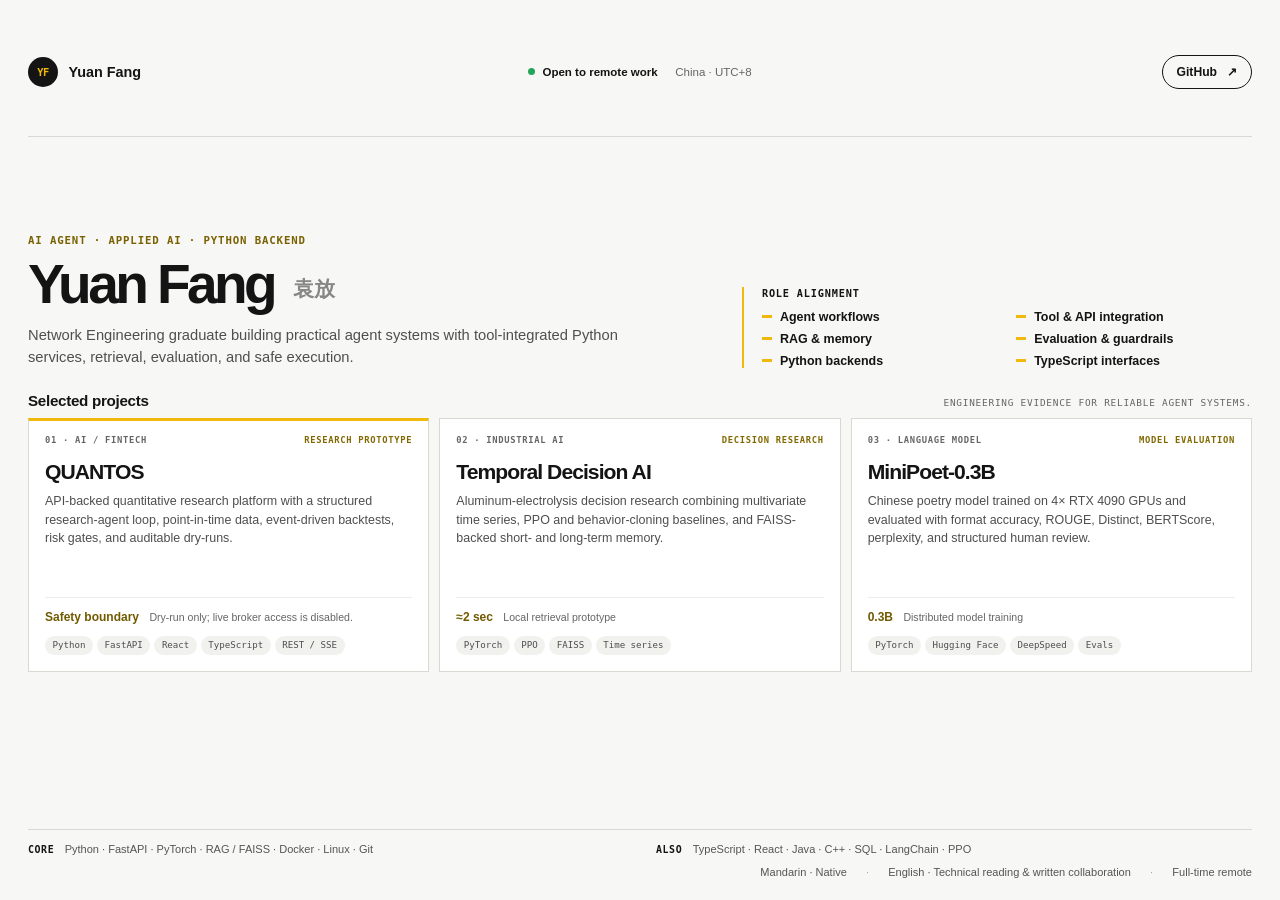
==== commit 7056caa3: "Align portfolio with AI agent role" ====
--- a/index.html
+++ b/index.html
@@ -5,7 +5,7 @@
     <meta name="viewport" content="width=device-width, initial-scale=1.0" />
     <meta
       name="description"
-      content="Yuan Fang is a Network Engineering graduate building Python backends, retrieval systems, evaluation pipelines, and safe AI workflows."
+      content="Yuan Fang is a Network Engineering graduate building practical AI agent workflows with Python backends, tool integration, retrieval, evaluation, and safe execution."
     />
     <meta name="theme-color" content="#f7f7f5" />
     <meta property="og:type" content="website" />
@@ -15,7 +15,7 @@
     />
     <meta
       property="og:description"
-      content="Python backends, RAG and vector memory, evaluation, APIs, and safe execution."
+      content="Agent workflows, Python backends, tool APIs, RAG and memory, evaluation, and safe execution."
     />
     <meta
       property="og:url"
@@ -56,7 +56,7 @@
         </a>
 
         <div class="topbar-meta" aria-label="Location and availability">
-          <span><i aria-hidden="true"></i> Open to work</span>
+          <span><i aria-hidden="true"></i> Open to remote work</span>
           <span>China · UTC+8</span>
         </div>
 
@@ -75,20 +75,21 @@
           <p class="overline">AI AGENT · APPLIED AI · PYTHON BACKEND</p>
           <h1 id="page-title">Yuan Fang <span>袁放</span></h1>
           <p>
-            Network Engineering graduate building the retrieval, evaluation,
-            APIs, and safety controls that practical AI agents need.
+            Network Engineering graduate building practical agent systems with
+            tool-integrated Python services, retrieval, evaluation, and safe
+            execution.
           </p>
         </div>
 
         <aside class="role-fit" aria-labelledby="role-fit-title">
           <h2 id="role-fit-title">Role alignment</h2>
           <ul>
+            <li>Agent workflows</li>
+            <li>Tool &amp; API integration</li>
+            <li>RAG &amp; memory</li>
+            <li>Evaluation &amp; guardrails</li>
             <li>Python backends</li>
-            <li>Tool &amp; API integration</li>
-            <li>RAG &amp; vector memory</li>
-            <li>Evaluation &amp; guardrails</li>
             <li>TypeScript interfaces</li>
-            <li>Fintech research systems</li>
           </ul>
         </aside>
       </section>
@@ -96,7 +97,7 @@
       <section class="work" aria-labelledby="work-title">
         <div class="section-title">
           <h2 id="work-title">Selected projects</h2>
-          <p>Three systems. Concrete engineering evidence.</p>
+          <p>Engineering evidence for reliable agent systems.</p>
         </div>
 
         <div class="project-grid">
@@ -107,9 +108,9 @@
             </div>
             <h3>QUANTOS</h3>
             <p>
-              Quantitative research platform with point-in-time data,
-              event-driven backtests, risk gates, PnL reconciliation, and
-              hash-chained audit records.
+              API-backed quantitative research platform with a structured
+              research-agent loop, point-in-time data, event-driven backtests,
+              risk gates, and auditable dry-runs.
             </p>
             <div class="project-evidence">
               <strong>Safety boundary</strong>
@@ -182,9 +183,9 @@
           <span>TypeScript · React · Java · C++ · SQL · LangChain · PPO</span>
         </div>
         <div class="profile-line">
-          <span>Mandarin native</span>
-          <span>Technical reading &amp; AI-assisted written English</span>
-          <span>Full-time / contract</span>
+          <span>Mandarin · Native</span>
+          <span>English · Technical reading &amp; written collaboration</span>
+          <span>Full-time remote</span>
         </div>
       </footer>
     </main>
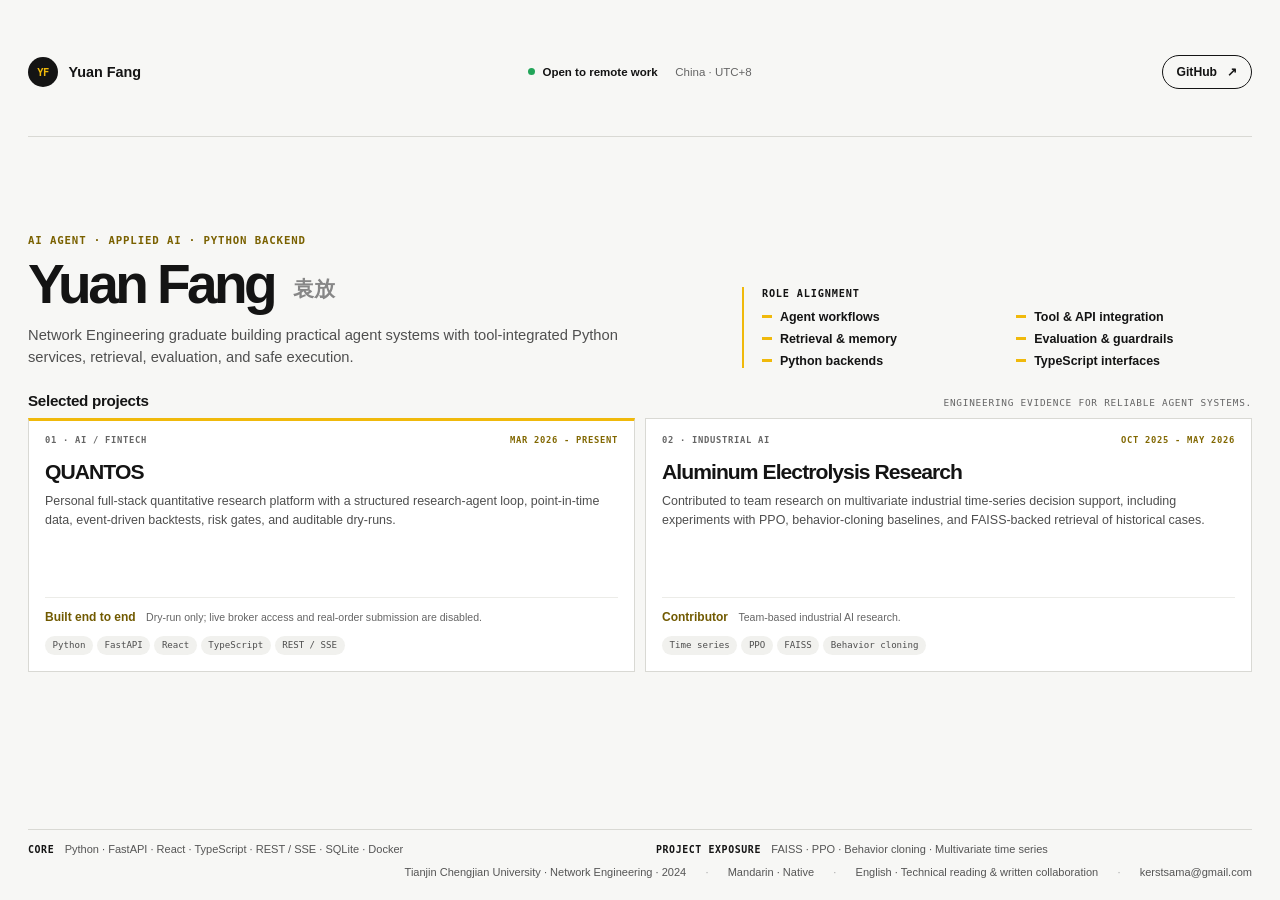
==== commit 10005488: "Correct portfolio experience details" ====
--- a/index.html
+++ b/index.html
@@ -86,7 +86,7 @@
           <ul>
             <li>Agent workflows</li>
             <li>Tool &amp; API integration</li>
-            <li>RAG &amp; memory</li>
+            <li>Retrieval &amp; memory</li>
             <li>Evaluation &amp; guardrails</li>
             <li>Python backends</li>
             <li>TypeScript interfaces</li>
@@ -104,17 +104,17 @@
           <article class="project-card project-primary">
             <div class="project-topline">
               <span>01 · AI / FINTECH</span>
-              <span>RESEARCH PROTOTYPE</span>
+              <span>MAR 2026 - PRESENT</span>
             </div>
             <h3>QUANTOS</h3>
             <p>
-              API-backed quantitative research platform with a structured
+              Personal full-stack quantitative research platform with a structured
               research-agent loop, point-in-time data, event-driven backtests,
               risk gates, and auditable dry-runs.
             </p>
             <div class="project-evidence">
-              <strong>Safety boundary</strong>
-              <span>Dry-run only; live broker access is disabled.</span>
+              <strong>Built end to end</strong>
+              <span>Dry-run only; live broker access and real-order submission are disabled.</span>
             </div>
             <ul class="tags" aria-label="QUANTOS technologies">
               <li>Python</li>
@@ -128,46 +128,23 @@
           <article class="project-card">
             <div class="project-topline">
               <span>02 · INDUSTRIAL AI</span>
-              <span>DECISION RESEARCH</span>
+              <span>OCT 2025 - MAY 2026</span>
             </div>
-            <h3>Temporal Decision AI</h3>
+            <h3>Aluminum Electrolysis Research</h3>
             <p>
-              Aluminum-electrolysis decision research combining multivariate
-              time series, PPO and behavior-cloning baselines, and FAISS-backed
-              short- and long-term memory.
+              Contributed to team research on multivariate industrial time-series
+              decision support, including experiments with PPO, behavior-cloning
+              baselines, and FAISS-backed retrieval of historical cases.
             </p>
             <div class="project-evidence">
-              <strong>≈2 sec</strong>
-              <span>Local retrieval prototype</span>
+              <strong>Contributor</strong>
+              <span>Team-based industrial AI research.</span>
             </div>
-            <ul class="tags" aria-label="Temporal Decision AI technologies">
-              <li>PyTorch</li>
+            <ul class="tags" aria-label="Aluminum electrolysis research technologies">
+              <li>Time series</li>
               <li>PPO</li>
               <li>FAISS</li>
-              <li>Time series</li>
-            </ul>
-          </article>
-
-          <article class="project-card">
-            <div class="project-topline">
-              <span>03 · LANGUAGE MODEL</span>
-              <span>MODEL EVALUATION</span>
-            </div>
-            <h3>MiniPoet-0.3B</h3>
-            <p>
-              Chinese poetry model trained on 4× RTX 4090 GPUs and evaluated
-              with format accuracy, ROUGE, Distinct, BERTScore, perplexity, and
-              structured human review.
-            </p>
-            <div class="project-evidence">
-              <strong>0.3B</strong>
-              <span>Distributed model training</span>
-            </div>
-            <ul class="tags" aria-label="MiniPoet technologies">
-              <li>PyTorch</li>
-              <li>Hugging Face</li>
-              <li>DeepSpeed</li>
-              <li>Evals</li>
+              <li>Behavior cloning</li>
             </ul>
           </article>
         </div>
@@ -176,16 +153,17 @@
       <footer class="footer">
         <div class="skill-line">
           <strong>Core</strong>
-          <span>Python · FastAPI · PyTorch · RAG / FAISS · Docker · Linux · Git</span>
+          <span>Python · FastAPI · React · TypeScript · REST / SSE · SQLite · Docker</span>
         </div>
         <div class="skill-line">
-          <strong>Also</strong>
-          <span>TypeScript · React · Java · C++ · SQL · LangChain · PPO</span>
+          <strong>Project exposure</strong>
+          <span>FAISS · PPO · Behavior cloning · Multivariate time series</span>
         </div>
         <div class="profile-line">
+          <span>Tianjin Chengjian University · Network Engineering · 2024</span>
           <span>Mandarin · Native</span>
           <span>English · Technical reading &amp; written collaboration</span>
-          <span>Full-time remote</span>
+          <span><a href="mailto:kerstsama@gmail.com">kerstsama@gmail.com</a></span>
         </div>
       </footer>
     </main>
--- a/styles.css
+++ b/styles.css
@@ -242,7 +242,7 @@
 .project-grid {
   display: grid;
   gap: 10px;
-  grid-template-columns: repeat(3, minmax(0, 1fr));
+  grid-template-columns: repeat(2, minmax(0, 1fr));
 }
 
 .project-card {
@@ -372,6 +372,16 @@
   content: "·";
 }
 
+.profile-line a {
+  color: inherit;
+  text-decoration-color: #aaa;
+  text-underline-offset: 0.14em;
+}
+
+.profile-line a:hover {
+  color: var(--ink);
+}
+
 :focus-visible {
   outline: 3px solid rgba(240, 185, 11, 0.55);
   outline-offset: 3px;
